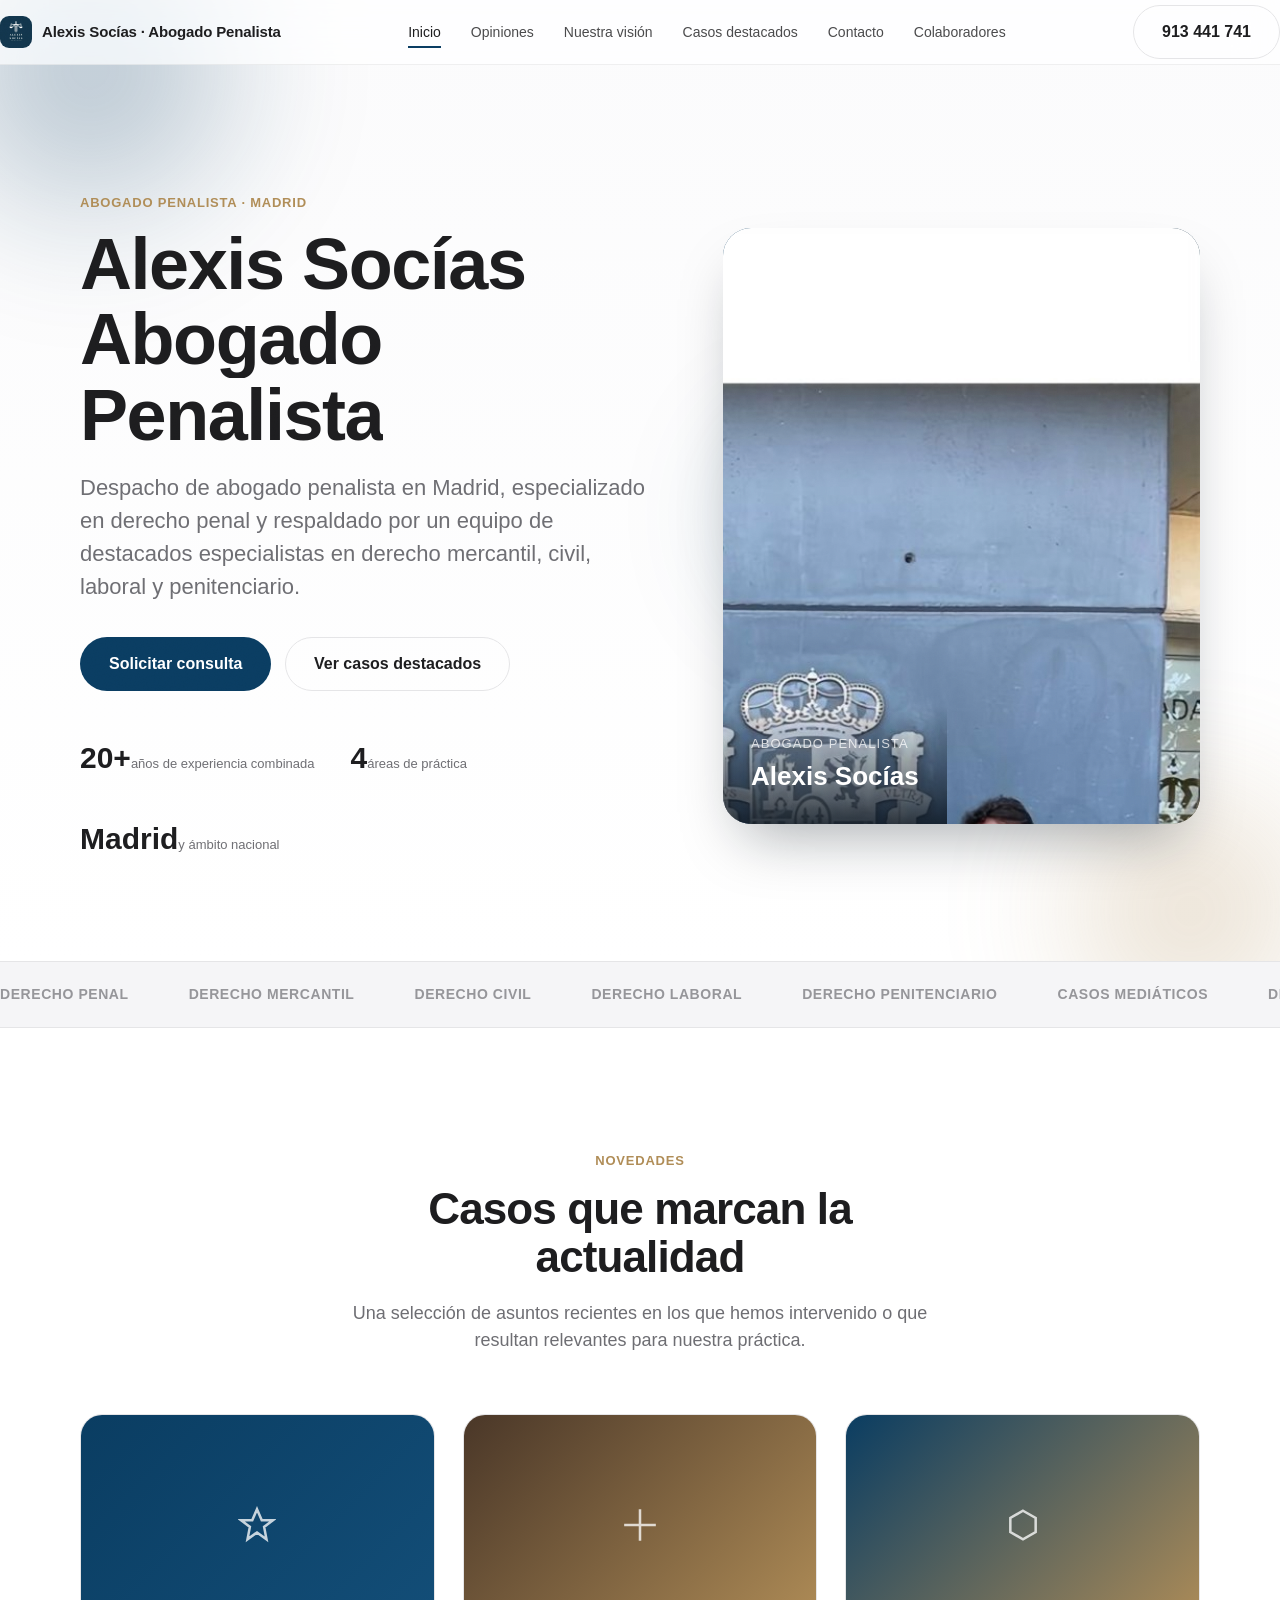
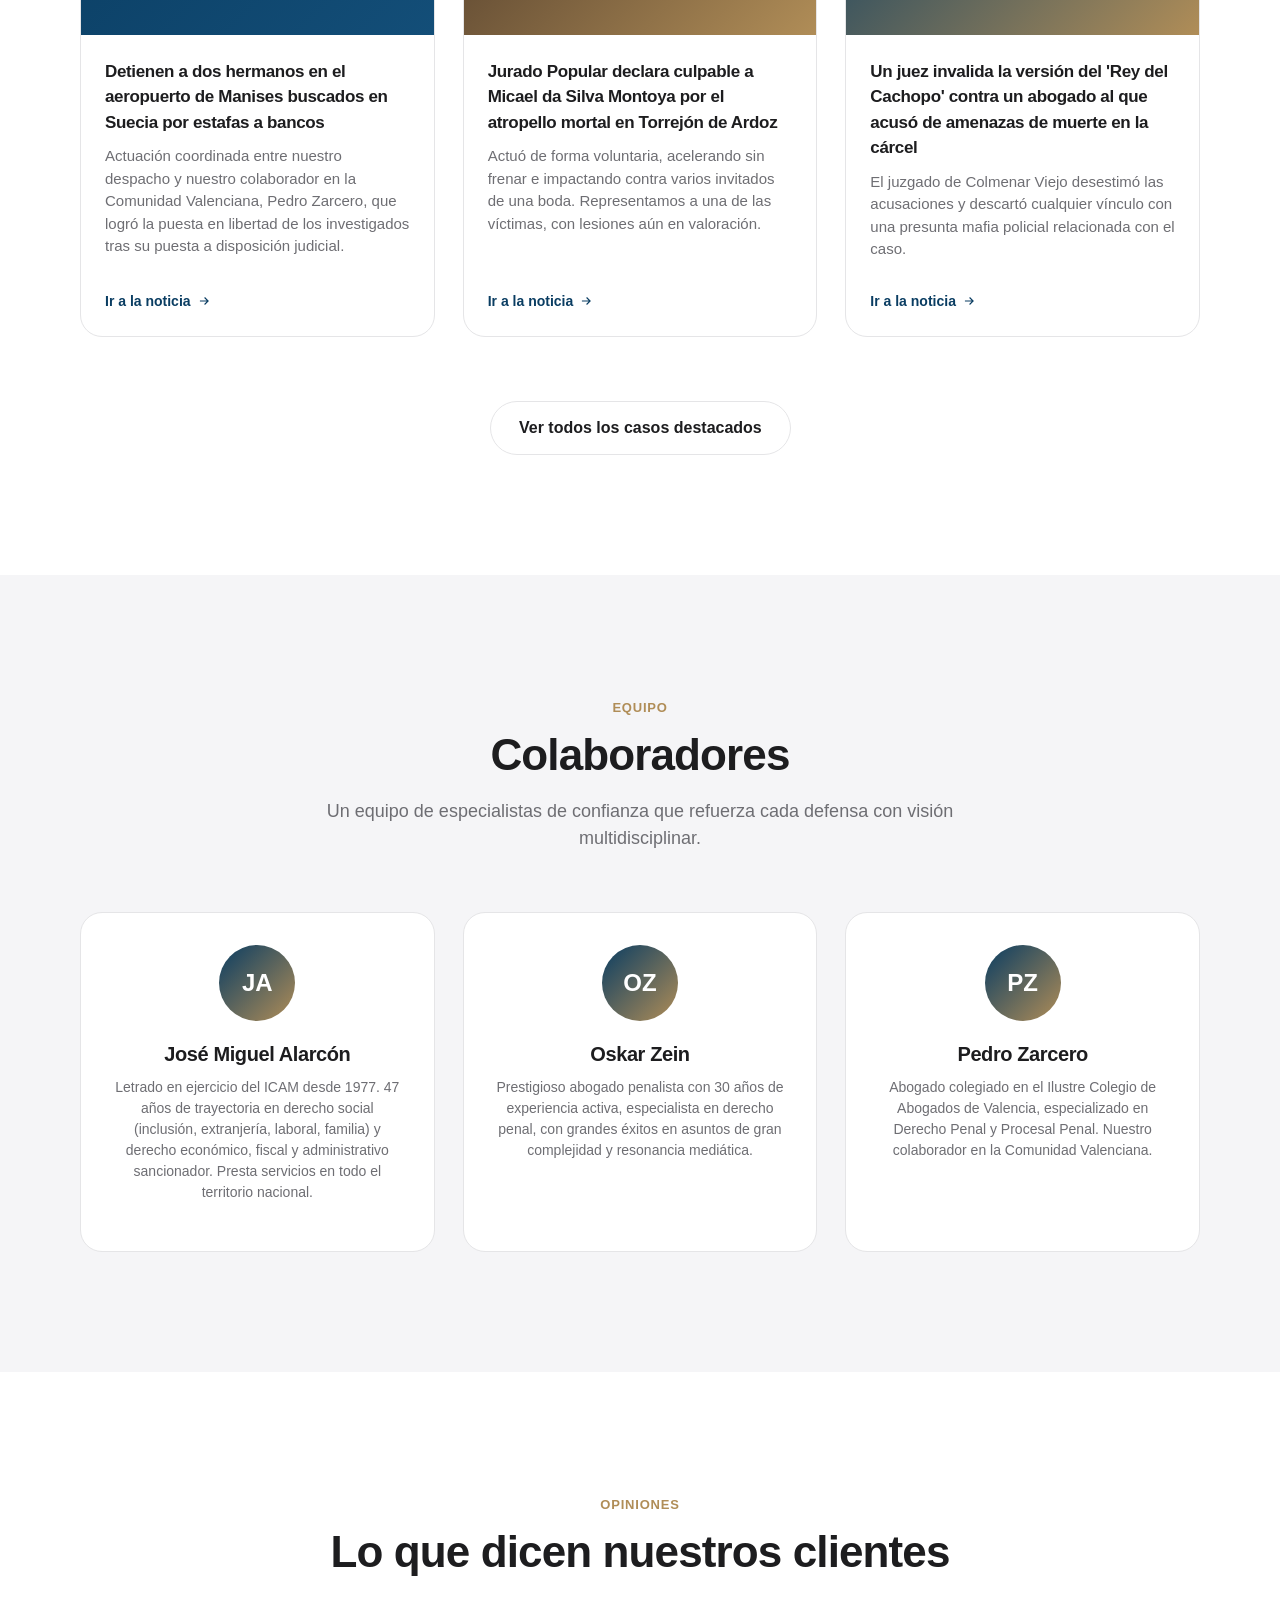
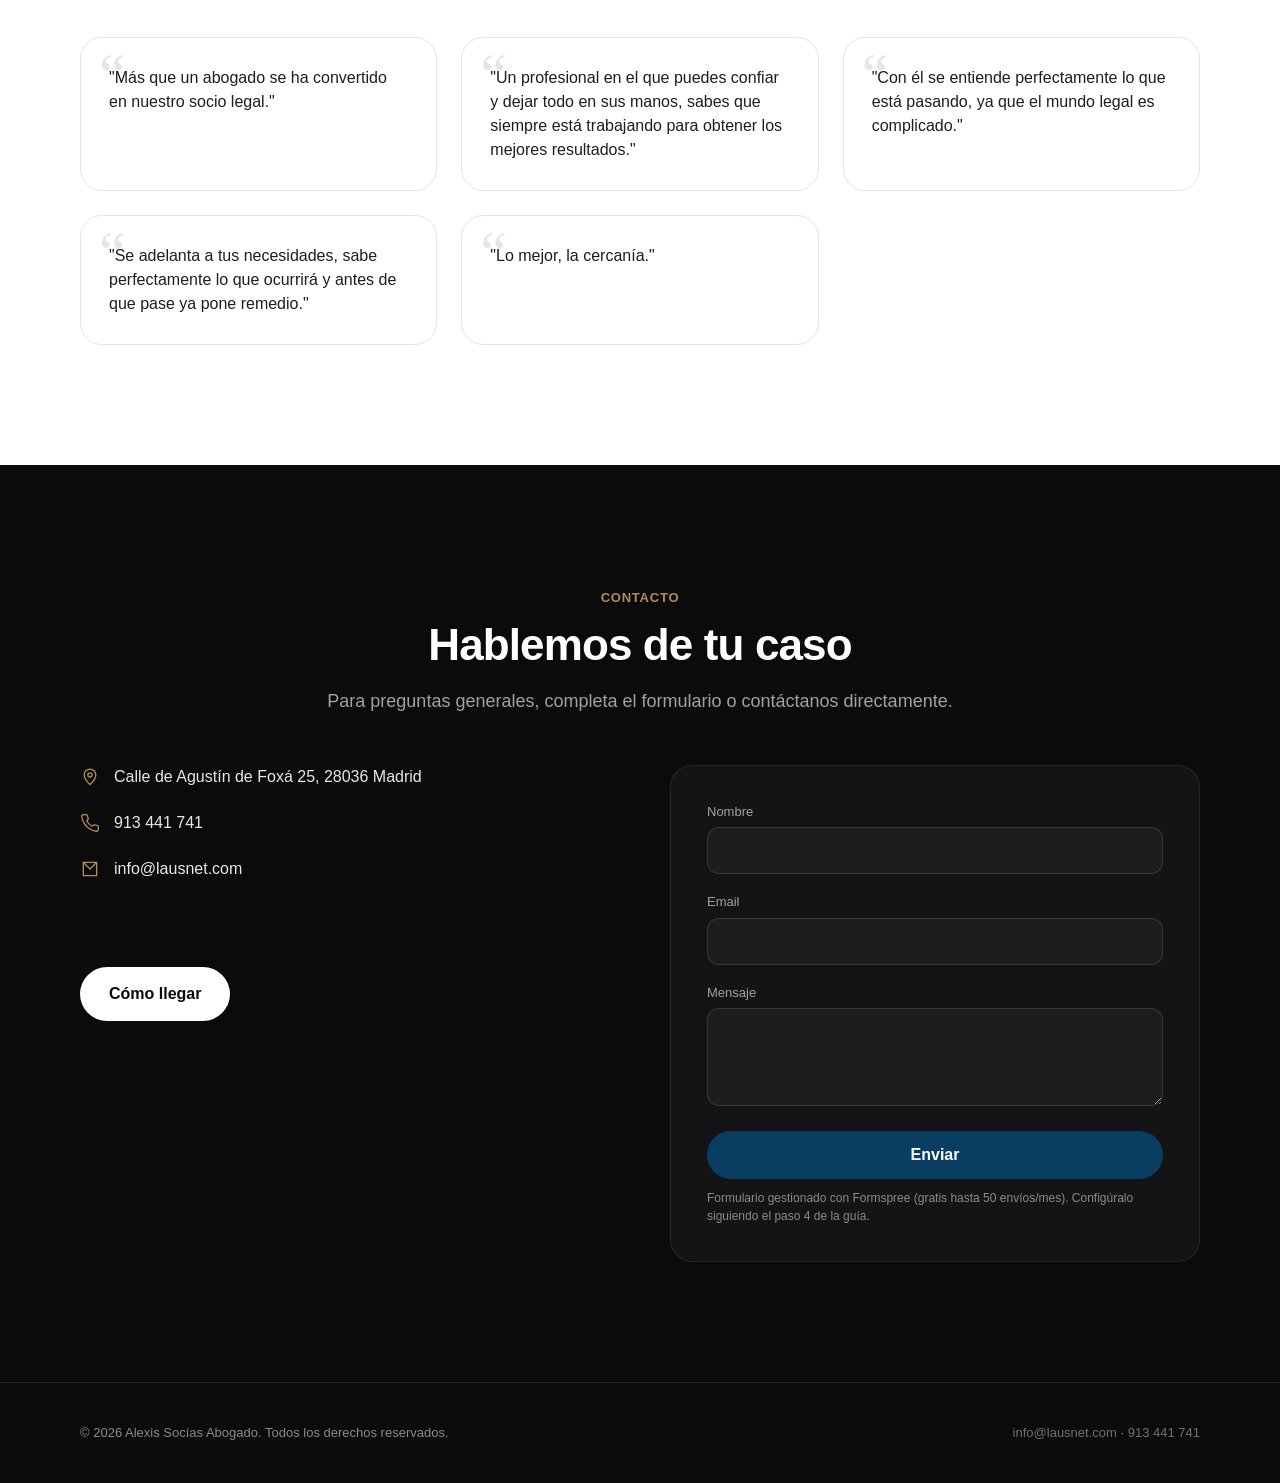
==== index.html @ 13c05767 "Add files via upload" ====
<!DOCTYPE html>
<html lang="es">
<head>
<meta charset="UTF-8">
<meta name="viewport" content="width=device-width, initial-scale=1">
<title>Alexis Socías Abogado | Abogado Penalista | Madrid</title>
<meta name="description" content="Alexis Socías, abogado penalista en Madrid, especializado en casos mediáticos. Confía en mi experiencia para resolver tus problemas legales de manera efectiva y profesional.">
<link rel="stylesheet" href="styles.css">
</head>
<body>

<nav class="nav">
  <div class="wrap">
    <a href="index.html" class="brand">
      <span class="badge" style="overflow:hidden;padding:0;"><img src="assets/logo.jpeg" alt="Logo Alexis Socías Abogado" style="width:100%;height:100%;object-fit:cover;"></span>
      Alexis Socías · Abogado Penalista
    </a>
    <ul class="nav-links">
      <li><a href="index.html">Inicio</a></li>
      <li><a href="index.html#opiniones">Opiniones</a></li>
      <li><a href="nuestra-vision.html">Nuestra visión</a></li>
      <li><a href="casos-destacados.html">Casos destacados</a></li>
      <li><a href="index.html#contacto">Contacto</a></li>
      <li><a href="index.html#colaboradores">Colaboradores</a></li>
    </ul>
    <div class="nav-cta">
      <a href="tel:913441741" class="btn btn-ghost">913 441 741</a>
      <button class="menu-toggle" aria-label="Abrir menú"><span></span><span></span><span></span></button>
    </div>
  </div>
</nav>

<header class="hero">
  <div class="blobs" aria-hidden="true">
    <div class="blob blob-1"></div>
    <div class="blob blob-2"></div>
    <div class="blob blob-3"></div>
  </div>
  <div class="wrap">
    <div>
      <span class="eyebrow reveal in">Abogado penalista · Madrid</span>
      <h1 class="reveal in">Alexis Socías<br>Abogado Penalista</h1>
      <p class="lead reveal in">Despacho de abogado penalista en Madrid, especializado en derecho penal y respaldado por un equipo de destacados especialistas en derecho mercantil, civil, laboral y penitenciario.</p>
      <div class="hero-cta reveal in">
        <a href="#contacto" class="btn btn-primary">Solicitar consulta</a>
        <a href="casos-destacados.html" class="btn btn-ghost">Ver casos destacados</a>
      </div>
      <div class="stat-row reveal in">
        <div class="stat"><b data-count="20" data-suffix="+">0</b><span>años de experiencia combinada</span></div>
        <div class="stat"><b data-count="4">0</b><span>áreas de práctica</span></div>
        <div class="stat"><b>Madrid</b><span>y ámbito nacional</span></div>
      </div>
    </div>
    <div class="hero-photo reveal in">
      <img src="assets/hero.jpg" alt="Alexis Socías, abogado penalista, en la Audiencia Nacional" style="position:absolute;inset:0;width:100%;height:100%;object-fit:cover;object-position:top center;">
      <div class="cap" style="background:linear-gradient(to top, rgba(10,20,30,.85), transparent);">
        <div class="role">Abogado penalista</div>
        <div class="name">Alexis Socías</div>
      </div>
    </div>
  </div>
</header>

<div class="marquee" aria-hidden="true">
  <div class="marquee-track">
    <span>Derecho Penal</span><span>Derecho Mercantil</span><span>Derecho Civil</span><span>Derecho Laboral</span><span>Derecho Penitenciario</span><span>Casos Mediáticos</span>
    <span>Derecho Penal</span><span>Derecho Mercantil</span><span>Derecho Civil</span><span>Derecho Laboral</span><span>Derecho Penitenciario</span><span>Casos Mediáticos</span>
  </div>
</div>

<section id="novedades">
  <div class="wrap">
    <div class="section-head reveal">
      <span class="eyebrow">Novedades</span>
      <h2>Casos que marcan la actualidad</h2>
      <p>Una selección de asuntos recientes en los que hemos intervenido o que resultan relevantes para nuestra práctica.</p>
    </div>
    <div class="grid reveal-stagger">
      <article class="card">
        <div class="card-media" style="--tint-a:#0a3d62;--tint-b:#134e78;">
          <svg viewBox="0 0 24 24" fill="none" stroke="currentColor" stroke-width="1.6"><path d="M12 2l3 7h7l-5.5 4.2L18 21l-6-4.3L6 21l1.5-7.8L2 9h7z"/></svg>
        </div>
        <div class="card-body">
          <h3>Detienen a dos hermanos en el aeropuerto de Manises buscados en Suecia por estafas a bancos</h3>
          <p>Actuación coordinada entre nuestro despacho y nuestro colaborador en la Comunidad Valenciana, Pedro Zarcero, que logró la puesta en libertad de los investigados tras su puesta a disposición judicial.</p>
          <a class="card-link" href="https://www.lasprovincias.es/sucesos/detienen-dos-hermanos-aeropuerto-manises-buscados-suecia-20260425004517-nt.html" target="_blank" rel="noopener">Ir a la noticia <svg viewBox="0 0 24 24" fill="none" stroke="currentColor" stroke-width="2"><path d="M5 12h14M13 6l6 6-6 6"/></svg></a>
        </div>
      </article>
      <article class="card">
        <div class="card-media" style="--tint-a:#4a3728;--tint-b:#b08d57;">
          <svg viewBox="0 0 24 24" fill="none" stroke="currentColor" stroke-width="1.6"><path d="M12 2v20M2 12h20"/></svg>
        </div>
        <div class="card-body">
          <h3>Jurado Popular declara culpable a Micael da Silva Montoya por el atropello mortal en Torrejón de Ardoz</h3>
          <p>Actuó de forma voluntaria, acelerando sin frenar e impactando contra varios invitados de una boda. Representamos a una de las víctimas, con lesiones aún en valoración.</p>
          <a class="card-link" href="https://confilegal.com/20250604-el-jurado-declara-culpable-a-micael-da-silva-montoya-por-el-atropello-mortal-de-cuatro-personas-en-una-boda-en-torrejon-de-ardoz/" target="_blank" rel="noopener">Ir a la noticia <svg viewBox="0 0 24 24" fill="none" stroke="currentColor" stroke-width="2"><path d="M5 12h14M13 6l6 6-6 6"/></svg></a>
        </div>
      </article>
      <article class="card">
        <div class="card-media" style="--tint-a:#0a3d62;--tint-b:#b08d57;">
          <svg viewBox="0 0 24 24" fill="none" stroke="currentColor" stroke-width="1.6"><path d="M12 3l8 4.5v9L12 21l-8-4.5v-9z"/></svg>
        </div>
        <div class="card-body">
          <h3>Un juez invalida la versión del 'Rey del Cachopo' contra un abogado al que acusó de amenazas de muerte en la cárcel</h3>
          <p>El juzgado de Colmenar Viejo desestimó las acusaciones y descartó cualquier vínculo con una presunta mafia policial relacionada con el caso.</p>
          <a class="card-link" href="https://www.europapress.es/nacional/noticia-juez-invalida-version-rey-cachopo-contra-abogado-acuso-amenazas-muerte-carcel-20230623132029.html" target="_blank" rel="noopener">Ir a la noticia <svg viewBox="0 0 24 24" fill="none" stroke="currentColor" stroke-width="2"><path d="M5 12h14M13 6l6 6-6 6"/></svg></a>
        </div>
      </article>
    </div>
    <div class="center reveal mt-64">
      <a href="casos-destacados.html" class="btn btn-ghost">Ver todos los casos destacados</a>
    </div>
  </div>
</section>

<section id="colaboradores" class="section-soft">
  <div class="wrap">
    <div class="section-head reveal">
      <span class="eyebrow">Equipo</span>
      <h2>Colaboradores</h2>
      <p>Un equipo de especialistas de confianza que refuerza cada defensa con visión multidisciplinar.</p>
    </div>
    <div class="people reveal-stagger">
      <div class="person">
        <div class="avatar">JA</div>
        <h3>José Miguel Alarcón</h3>
        <p>Letrado en ejercicio del ICAM desde 1977. 47 años de trayectoria en derecho social (inclusión, extranjería, laboral, familia) y derecho económico, fiscal y administrativo sancionador. Presta servicios en todo el territorio nacional.</p>
      </div>
      <div class="person">
        <div class="avatar">OZ</div>
        <h3>Oskar Zein</h3>
        <p>Prestigioso abogado penalista con 30 años de experiencia activa, especialista en derecho penal, con grandes éxitos en asuntos de gran complejidad y resonancia mediática.</p>
      </div>
      <div class="person">
        <div class="avatar">PZ</div>
        <h3>Pedro Zarcero</h3>
        <p>Abogado colegiado en el Ilustre Colegio de Abogados de Valencia, especializado en Derecho Penal y Procesal Penal. Nuestro colaborador en la Comunidad Valenciana.</p>
      </div>
    </div>
  </div>
</section>

<section id="opiniones">
  <div class="wrap">
    <div class="section-head reveal">
      <span class="eyebrow">Opiniones</span>
      <h2>Lo que dicen nuestros clientes</h2>
    </div>
    <div class="quotes reveal-stagger">
      <div class="quote"><p>"Más que un abogado se ha convertido en nuestro socio legal."</p></div>
      <div class="quote"><p>"Un profesional en el que puedes confiar y dejar todo en sus manos, sabes que siempre está trabajando para obtener los mejores resultados."</p></div>
      <div class="quote"><p>"Con él se entiende perfectamente lo que está pasando, ya que el mundo legal es complicado."</p></div>
      <div class="quote"><p>"Se adelanta a tus necesidades, sabe perfectamente lo que ocurrirá y antes de que pase ya pone remedio."</p></div>
      <div class="quote"><p>"Lo mejor, la cercanía."</p></div>
    </div>
  </div>
</section>

<section id="contacto" class="section-dark">
  <div class="wrap">
    <div class="section-head reveal" style="margin-bottom:50px;">
      <span class="eyebrow">Contacto</span>
      <h2>Hablemos de tu caso</h2>
      <p>Para preguntas generales, completa el formulario o contáctanos directamente.</p>
    </div>
    <div class="contact-wrap">
      <div class="reveal">
        <ul class="contact-info">
          <li>
            <svg viewBox="0 0 24 24" fill="none" stroke="currentColor" stroke-width="1.6"><path d="M12 21s7-6.5 7-11.5A7 7 0 105 9.5C5 14.5 12 21 12 21z"/><circle cx="12" cy="9.5" r="2.5"/></svg>
            <span>Calle de Agustín de Foxá 25, 28036 Madrid</span>
          </li>
          <li>
            <svg viewBox="0 0 24 24" fill="none" stroke="currentColor" stroke-width="1.6"><path d="M22 16.92v3a2 2 0 01-2.18 2 19.79 19.79 0 01-8.63-3.07 19.5 19.5 0 01-6-6 19.79 19.79 0 01-3.07-8.67A2 2 0 014.11 2h3a2 2 0 012 1.72c.12.9.3 1.79.54 2.65a2 2 0 01-.45 2.11L8.09 9.59a16 16 0 006.32 6.32l1.11-1.11a2 2 0 012.11-.45c.86.24 1.75.42 2.65.54A2 2 0 0122 16.92z"/></svg>
            <span><a href="tel:913441741">913 441 741</a></span>
          </li>
          <li>
            <svg viewBox="0 0 24 24" fill="none" stroke="currentColor" stroke-width="1.6"><path d="M4 4h16v16H4z"/><path d="M4 4l8 8 8-8"/></svg>
            <span><a href="mailto:info@lausnet.com">info@lausnet.com</a></span>
          </li>
        </ul>
        <a class="btn btn-light mt-64" href="https://www.google.com/maps/search/?api=1&query=Calle+de+Agust%C3%ADn+de+Fox%C3%A1+25%2C+28036+Madrid" target="_blank" rel="noopener">Cómo llegar</a>
      </div>

      <form class="form reveal" id="contact-form" action="https://formspree.io/f/TU_ID_DE_FORMSPREE" method="POST">
        <div class="field">
          <label for="name">Nombre</label>
          <input id="name" name="name" type="text" required>
        </div>
        <div class="field">
          <label for="email">Email</label>
          <input id="email" name="email" type="email" required>
        </div>
        <div class="field">
          <label for="message">Mensaje</label>
          <textarea id="message" name="message" rows="4" required></textarea>
        </div>
        <button type="submit" class="btn btn-primary" style="width:100%;justify-content:center;">Enviar</button>
        <small>Formulario gestionado con Formspree (gratis hasta 50 envíos/mes). Configúralo siguiendo el paso 4 de la guía.</small>
      </form>
    </div>
  </div>
</section>

<footer>
  <div class="wrap">
    <span>© <span id="year"></span> Alexis Socías Abogado. Todos los derechos reservados.</span>
    <span><a href="mailto:info@lausnet.com">info@lausnet.com</a> · <a href="tel:913441741">913 441 741</a></span>
  </div>
</footer>

<script>document.getElementById('year').textContent = new Date().getFullYear();</script>
<script src="script.js"></script>
</body>
</html>
---- styles.css ----
/* =========================================================
   Alexis Socías · Abogado Penalista
   Estilo: minimalismo tipo Apple, animaciones suaves
   ========================================================= */

:root{
  --bg:#ffffff;
  --bg-soft:#f5f5f7;
  --bg-dark:#0b0b0c;
  --text:#1d1d1f;
  --text-soft:#6e6e73;
  --text-on-dark:#f5f5f7;
  --accent:#0a3d62;
  --accent-2:#b08d57;
  --line:#e5e5e7;
  --radius:22px;
  --max:1120px;
  --ease:cubic-bezier(.25,.8,.25,1);
}

*{box-sizing:border-box;}
html{scroll-behavior:smooth;}
body{
  margin:0;
  font-family:-apple-system,BlinkMacSystemFont,"SF Pro Display","SF Pro Text","Inter","Segoe UI",Roboto,Helvetica,Arial,sans-serif;
  color:var(--text);
  background:var(--bg);
  -webkit-font-smoothing:antialiased;
  line-height:1.5;
}
img{max-width:100%;display:block;}
a{color:inherit;text-decoration:none;}
ul{margin:0;padding:0;}
section{padding:120px 24px;}
.wrap{max-width:var(--max);margin:0 auto;}
.eyebrow{
  display:inline-block;
  font-size:13px;
  font-weight:600;
  letter-spacing:.06em;
  text-transform:uppercase;
  color:var(--accent-2);
  margin-bottom:14px;
}
h1,h2,h3{font-weight:700;letter-spacing:-0.02em;margin:0 0 18px;}
h1{font-size:clamp(38px,6vw,72px);line-height:1.05;}
h2{font-size:clamp(28px,4vw,44px);line-height:1.1;}
h3{font-size:20px;}
p{color:var(--text-soft);font-size:18px;margin:0 0 16px;}
.lead{font-size:clamp(18px,2vw,22px);color:var(--text-soft);max-width:640px;}
.center{text-align:center;margin-left:auto;margin-right:auto;}

/* ---------- Botones ---------- */
.btn{
  display:inline-flex;
  align-items:center;
  gap:8px;
  padding:14px 28px;
  border-radius:999px;
  font-size:16px;
  font-weight:600;
  border:1px solid transparent;
  cursor:pointer;
  transition:transform .25s var(--ease), background .25s var(--ease), box-shadow .25s var(--ease);
}
.btn-primary{background:var(--accent);color:#fff;}
.btn-primary:hover{transform:translateY(-2px);box-shadow:0 12px 24px rgba(10,61,98,.25);}
.btn-ghost{background:transparent;color:var(--text);border-color:var(--line);}
.btn-ghost:hover{background:var(--bg-soft);transform:translateY(-2px);}
.btn-light{background:#fff;color:var(--bg-dark);}
.btn-light:hover{transform:translateY(-2px);box-shadow:0 12px 24px rgba(255,255,255,.15);}

/* ---------- Nav ---------- */
.nav{
  position:fixed;top:0;left:0;right:0;z-index:100;
  backdrop-filter:saturate(180%) blur(20px);
  -webkit-backdrop-filter:saturate(180%) blur(20px);
  background:rgba(255,255,255,.72);
  border-bottom:1px solid rgba(0,0,0,.06);
  transition:background .3s;
}
.nav .wrap{
  display:flex;align-items:center;justify-content:space-between;
  height:64px;max-width:1280px;
}
.brand{display:flex;align-items:center;gap:10px;font-weight:700;font-size:15px;letter-spacing:-.01em;}
.brand .badge{
  width:32px;height:32px;border-radius:9px;
  background:linear-gradient(135deg,var(--accent),#134e78);
  color:#fff;display:flex;align-items:center;justify-content:center;
  font-size:14px;font-weight:700;
}
.nav-links{display:flex;gap:30px;list-style:none;font-size:14px;font-weight:500;}
.nav-links a{color:var(--text);opacity:.8;transition:opacity .2s;position:relative;}
.nav-links a:hover{opacity:1;}
.nav-links a.active{opacity:1;}
.nav-links a.active::after{
  content:"";position:absolute;left:0;right:0;bottom:-8px;height:2px;background:var(--accent);
}
.nav-cta{display:flex;align-items:center;gap:16px;}
.menu-toggle{display:none;background:none;border:none;cursor:pointer;padding:6px;}
.menu-toggle span{display:block;width:22px;height:2px;background:var(--text);margin:5px 0;transition:.25s;}

@media(max-width:860px){
  .nav-links{
    position:fixed;top:64px;left:0;right:0;
    background:rgba(255,255,255,.98);
    flex-direction:column;gap:0;
    max-height:0;overflow:hidden;
    border-bottom:1px solid var(--line);
    transition:max-height .3s var(--ease);
  }
  .nav-links.open{max-height:400px;}
  .nav-links li{width:100%;}
  .nav-links a{display:block;padding:16px 24px;width:100%;}
  .menu-toggle{display:block;}
  .nav-cta .btn-ghost{display:none;}
}

/* ---------- Hero ---------- */
.hero{
  padding:190px 24px 100px;
  background:linear-gradient(180deg,#fbfbfc 0%,#ffffff 100%);
  overflow:hidden;
}
.hero .wrap{display:grid;grid-template-columns:1.1fr .9fr;gap:60px;align-items:center;}
.hero-photo{
  position:relative;border-radius:28px;overflow:hidden;
  background:linear-gradient(135deg,var(--accent) 0%,#132a3a 55%,var(--accent-2) 130%);
  aspect-ratio:4/5;
  display:flex;align-items:flex-end;
  box-shadow:0 30px 60px -20px rgba(10,20,30,.35);
}
.hero-photo .initials{
  color:rgba(255,255,255,.14);
  font-size:220px;font-weight:800;letter-spacing:-.05em;
  position:absolute;top:-10px;right:-10px;line-height:1;
}
.hero-photo .cap{
  position:relative;z-index:2;padding:28px;color:#fff;
}
.hero-photo .cap .role{font-size:13px;letter-spacing:.08em;text-transform:uppercase;opacity:.75;}
.hero-photo .cap .name{font-size:26px;font-weight:700;margin-top:4px;}
.hero-cta{display:flex;gap:14px;margin-top:34px;flex-wrap:wrap;}
.stat-row{display:flex;gap:36px;margin-top:44px;flex-wrap:wrap;}
.stat b{display:block;font-size:30px;font-weight:700;}
.stat span{font-size:13px;color:var(--text-soft);}

@media(max-width:860px){
  .hero .wrap{grid-template-columns:1fr;}
  .hero-photo{order:-1;aspect-ratio:16/10;}
}

/* ---------- Secciones alternas ---------- */
.section-soft{background:var(--bg-soft);}
.section-dark{background:var(--bg-dark);color:var(--text-on-dark);}
.section-dark p{color:#a1a1a6;}
.section-dark h2{color:#fff;}

.section-head{max-width:640px;margin:0 auto 60px;text-align:center;}

/* ---------- Grid de tarjetas (casos) ---------- */
.grid{display:grid;grid-template-columns:repeat(3,1fr);gap:28px;}
@media(max-width:960px){.grid{grid-template-columns:repeat(2,1fr);}}
@media(max-width:640px){.grid{grid-template-columns:1fr;}}

.card{
  background:#fff;border-radius:var(--radius);overflow:hidden;
  border:1px solid var(--line);
  transition:transform .35s var(--ease), box-shadow .35s var(--ease);
  display:flex;flex-direction:column;
}
.card:hover{transform:translateY(-6px);box-shadow:0 24px 48px -16px rgba(0,0,0,.14);}
.card-media{
  aspect-ratio:16/10;
  background:linear-gradient(135deg,var(--tint-a,#0a3d62),var(--tint-b,#b08d57));
  display:flex;align-items:center;justify-content:center;
  color:rgba(255,255,255,.9);font-size:13px;font-weight:600;letter-spacing:.04em;text-transform:uppercase;
  position:relative;
}
.card-media svg{width:38px;height:38px;opacity:.85;}
.card-body{padding:24px;display:flex;flex-direction:column;flex:1;}
.card-body h3{font-size:17px;margin-bottom:10px;}
.card-body p{font-size:15px;flex:1;}
.card-link{
  margin-top:14px;font-size:14px;font-weight:600;color:var(--accent);
  display:inline-flex;align-items:center;gap:6px;
}
.card-link svg{width:14px;height:14px;transition:transform .25s;}
.card-link:hover svg{transform:translateX(3px);}

/* ---------- Colaboradores ---------- */
.people{display:grid;grid-template-columns:repeat(3,1fr);gap:28px;}
@media(max-width:860px){.people{grid-template-columns:1fr;}}
.person{
  background:#fff;border:1px solid var(--line);border-radius:var(--radius);
  padding:32px;text-align:center;
  transition:transform .35s var(--ease), box-shadow .35s var(--ease);
}
.person:hover{transform:translateY(-6px);box-shadow:0 24px 48px -16px rgba(0,0,0,.12);}
.avatar{
  width:76px;height:76px;border-radius:50%;margin:0 auto 18px;
  background:linear-gradient(135deg,var(--accent),var(--accent-2));
  color:#fff;font-weight:700;font-size:24px;
  display:flex;align-items:center;justify-content:center;
}
.person h3{margin-bottom:8px;}
.person p{font-size:14px;}

/* ---------- Opiniones ---------- */
.quotes{display:grid;grid-template-columns:repeat(3,1fr);gap:24px;}
@media(max-width:860px){.quotes{grid-template-columns:1fr;}}
.quote{
  background:#fff;border:1px solid var(--line);border-radius:var(--radius);
  padding:28px;font-size:16px;color:var(--text);position:relative;
}
.quote:before{
  content:"\201C";font-size:60px;color:var(--line);position:absolute;top:6px;left:18px;
  font-family:Georgia,serif;line-height:1;
}
.quote p{color:var(--text);font-size:16px;position:relative;z-index:1;margin:0;}

/* ---------- Visión / Misión / Valores ---------- */
.pillars{display:grid;grid-template-columns:repeat(2,1fr);gap:28px;}
@media(max-width:760px){.pillars{grid-template-columns:1fr;}}
.pillar{
  background:#fff;border:1px solid var(--line);border-radius:var(--radius);padding:36px;
}
.pillar .num{
  font-size:13px;font-weight:700;color:var(--accent-2);letter-spacing:.08em;margin-bottom:14px;display:block;
}

/* ---------- Contacto ---------- */
.contact-wrap{display:grid;grid-template-columns:1fr 1fr;gap:60px;align-items:start;}
@media(max-width:860px){.contact-wrap{grid-template-columns:1fr;}}
.contact-info li{display:flex;gap:14px;margin-bottom:22px;font-size:16px;color:#e8e8ea;align-items:flex-start;}
.contact-info svg{width:20px;height:20px;flex-shrink:0;margin-top:2px;color:var(--accent-2);}
.form{
  background:#141416;border-radius:var(--radius);padding:36px;
  border:1px solid rgba(255,255,255,.08);
}
.field{margin-bottom:18px;}
.field label{display:block;font-size:13px;color:#a1a1a6;margin-bottom:6px;}
.field input,.field textarea{
  width:100%;padding:14px 16px;border-radius:12px;border:1px solid rgba(255,255,255,.12);
  background:rgba(255,255,255,.04);color:#fff;font-size:15px;font-family:inherit;
}
.field input:focus,.field textarea:focus{outline:none;border-color:var(--accent-2);}
.form small{color:#8a8a8f;display:block;margin-top:10px;font-size:12px;}

/* ---------- Footer ---------- */
footer{background:var(--bg-dark);color:#8a8a8f;padding:40px 24px;border-top:1px solid rgba(255,255,255,.08);}
footer .wrap{display:flex;justify-content:space-between;align-items:center;flex-wrap:wrap;gap:16px;font-size:13px;}
footer a{opacity:.8;}
footer a:hover{opacity:1;}

/* ---------- Animaciones al hacer scroll ---------- */
.reveal{opacity:0;transform:translateY(28px);transition:opacity .8s var(--ease), transform .8s var(--ease);}
.reveal.in{opacity:1;transform:translateY(0);}
.reveal-stagger > *{opacity:0;transform:translateY(24px);transition:opacity .7s var(--ease), transform .7s var(--ease);}
.reveal-stagger.in > *{opacity:1;transform:translateY(0);}
.reveal-stagger.in > *:nth-child(1){transition-delay:.05s;}
.reveal-stagger.in > *:nth-child(2){transition-delay:.15s;}
.reveal-stagger.in > *:nth-child(3){transition-delay:.25s;}
.reveal-stagger.in > *:nth-child(4){transition-delay:.35s;}
.reveal-stagger.in > *:nth-child(5){transition-delay:.45s;}
.reveal-stagger.in > *:nth-child(6){transition-delay:.55s;}
.reveal-stagger.in > *:nth-child(7){transition-delay:.65s;}

/* ---------- Página interior (hero simple) ---------- */
.page-hero{padding:170px 24px 80px;text-align:center;background:var(--bg-soft);}
.page-hero .eyebrow{margin-bottom:10px;}

/* ---------- Utilidades ---------- */
.mt-64{margin-top:64px;}

/* ---------- Grano de textura (sutil, premium) ---------- */
.grain{
  position:fixed;inset:0;pointer-events:none;z-index:9999;opacity:.035;mix-blend-mode:overlay;
  background-image:url("data:image/svg+xml,%3Csvg xmlns='http://www.w3.org/2000/svg' width='120' height='120'%3E%3Cfilter id='n'%3E%3CfeTurbulence type='fractalNoise' baseFrequency='0.9' numOctaves='2' stitchTiles='stitch'/%3E%3C/filter%3E%3Crect width='100%25' height='100%25' filter='url(%23n)'/%3E%3C/svg%3E");
}

/* ---------- Nav al hacer scroll ---------- */
.nav{transition:background .3s var(--ease), box-shadow .3s var(--ease), height .3s var(--ease);}
.nav.scrolled{background:rgba(255,255,255,.92);box-shadow:0 8px 24px rgba(0,0,0,.06);}

/* ---------- Blobs animados en el hero ---------- */
.hero{position:relative;}
.blobs{position:absolute;inset:0;overflow:hidden;z-index:0;pointer-events:none;}
.blob{
  position:absolute;border-radius:50%;filter:blur(60px);opacity:.35;
  animation:drift 18s ease-in-out infinite;
}
.blob-1{width:420px;height:420px;background:radial-gradient(circle,var(--accent),transparent 70%);top:-140px;left:-120px;animation-duration:22s;}
.blob-2{width:340px;height:340px;background:radial-gradient(circle,var(--accent-2),transparent 70%);bottom:-120px;right:-80px;animation-duration:26s;animation-delay:-6s;}
.blob-3{width:260px;height:260px;background:radial-gradient(circle,#134e78,transparent 70%);top:40%;left:55%;animation-duration:20s;animation-delay:-3s;}
@keyframes drift{
  0%,100%{transform:translate(0,0) scale(1);}
  33%{transform:translate(30px,-25px) scale(1.08);}
  66%{transform:translate(-20px,20px) scale(.95);}
}
.hero .wrap{position:relative;z-index:1;}

/* ---------- Texto del titular por palabras ---------- */
.split-word{display:inline-block;overflow:hidden;vertical-align:top;}
.split-word span{
  display:inline-block;transform:translateY(110%);opacity:0;
  transition:transform .7s var(--ease), opacity .7s var(--ease);
  transition-delay:calc(var(--i) * 60ms);
}
.split-word.in span{transform:translateY(0);opacity:1;}

/* ---------- Tilt 3D en la foto del hero ---------- */
.hero-photo{transition:transform .25s var(--ease), box-shadow .25s var(--ease);transform-style:preserve-3d;will-change:transform;}

/* ---------- Marquee de confianza ---------- */
.marquee{overflow:hidden;position:relative;border-top:1px solid var(--line);border-bottom:1px solid var(--line);padding:22px 0;background:var(--bg-soft);}
.marquee-track{display:flex;gap:60px;white-space:nowrap;width:max-content;animation:scrollLeft 26s linear infinite;}
.marquee-track span{font-size:14px;font-weight:600;letter-spacing:.04em;text-transform:uppercase;color:var(--text-soft);opacity:.7;}
@keyframes scrollLeft{from{transform:translateX(0);}to{transform:translateX(-50%);}}

/* ---------- Botones magnéticos ---------- */
.btn{will-change:transform;}

/* ---------- Contador de estadísticas ---------- */
.stat b{display:inline-block;}

/* ---------- Línea de progreso de scroll ---------- */
.scroll-progress{position:fixed;top:0;left:0;height:2px;background:linear-gradient(90deg,var(--accent),var(--accent-2));z-index:200;width:0%;transition:width .1s linear;}

@media (prefers-reduced-motion: reduce){
  .blob{animation:none;}
  .marquee-track{animation:none;}
  .split-word span{transition:none;transform:none;opacity:1;}
}
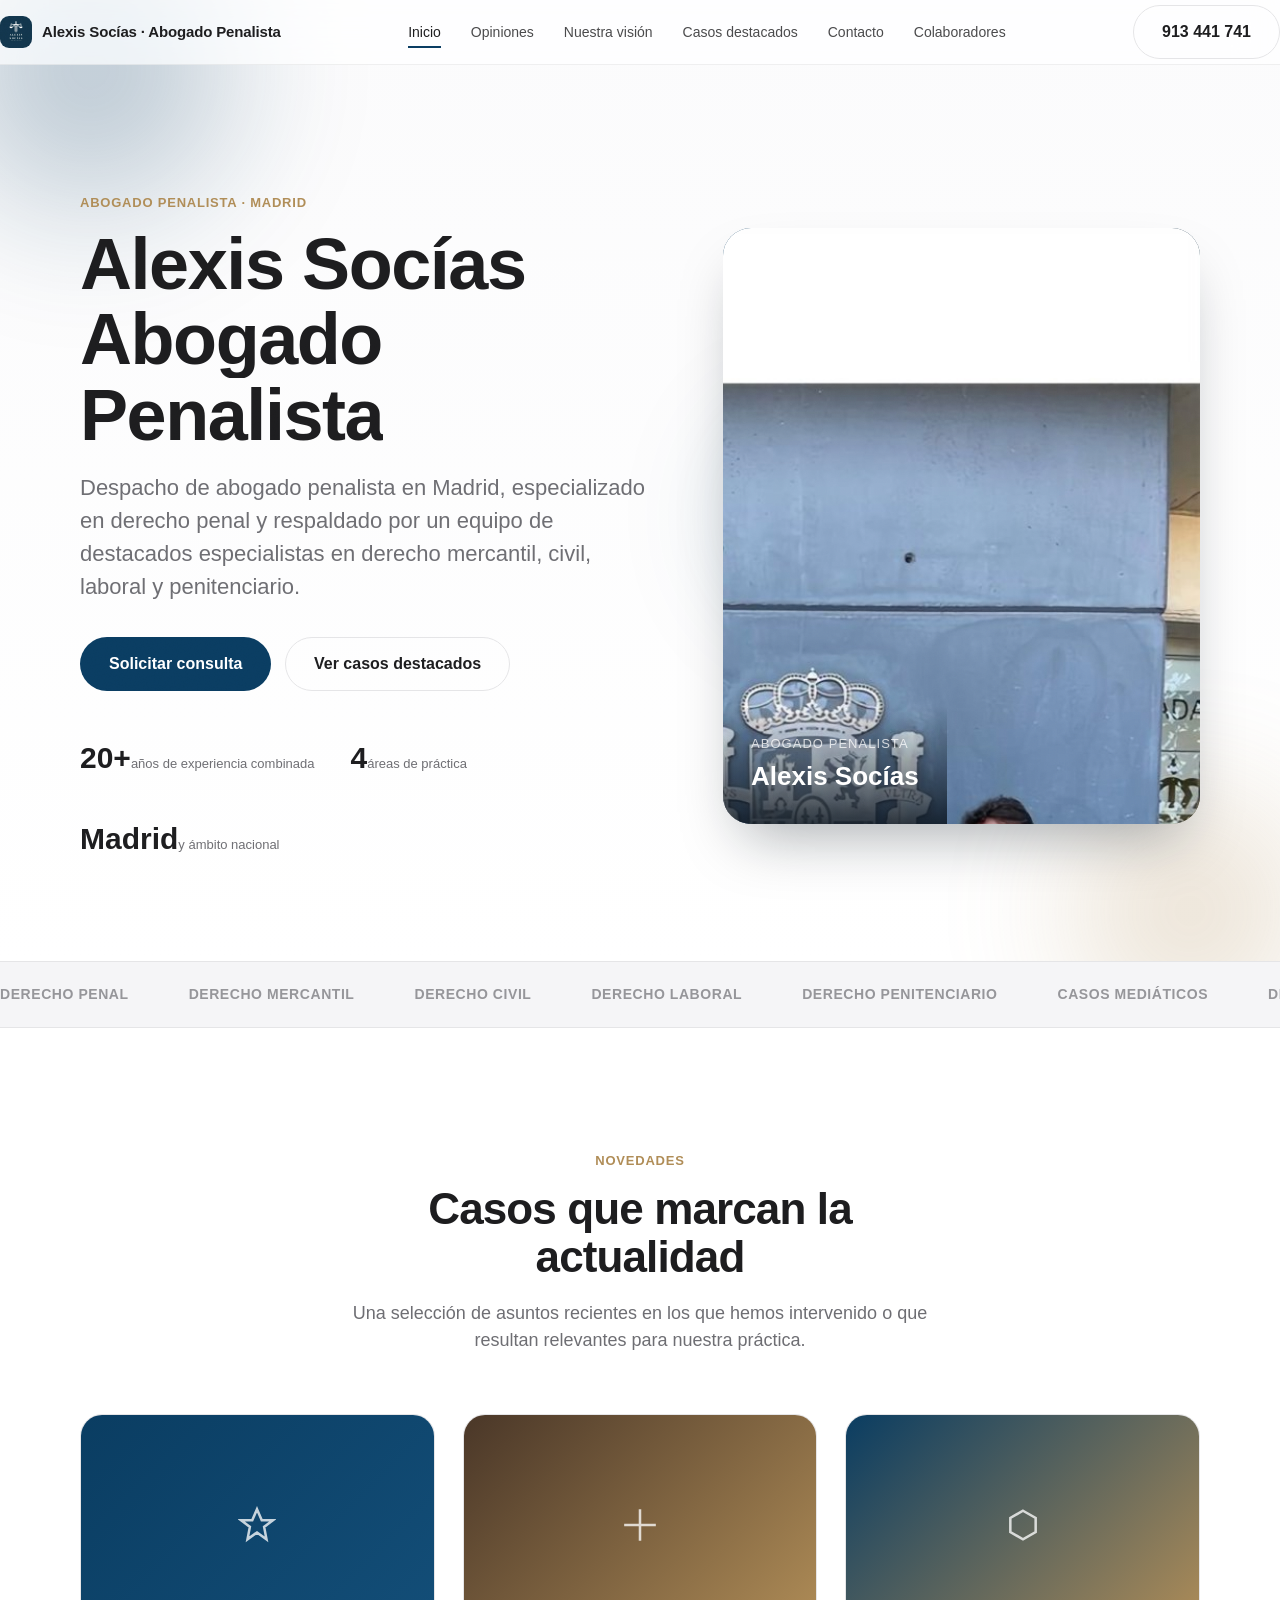
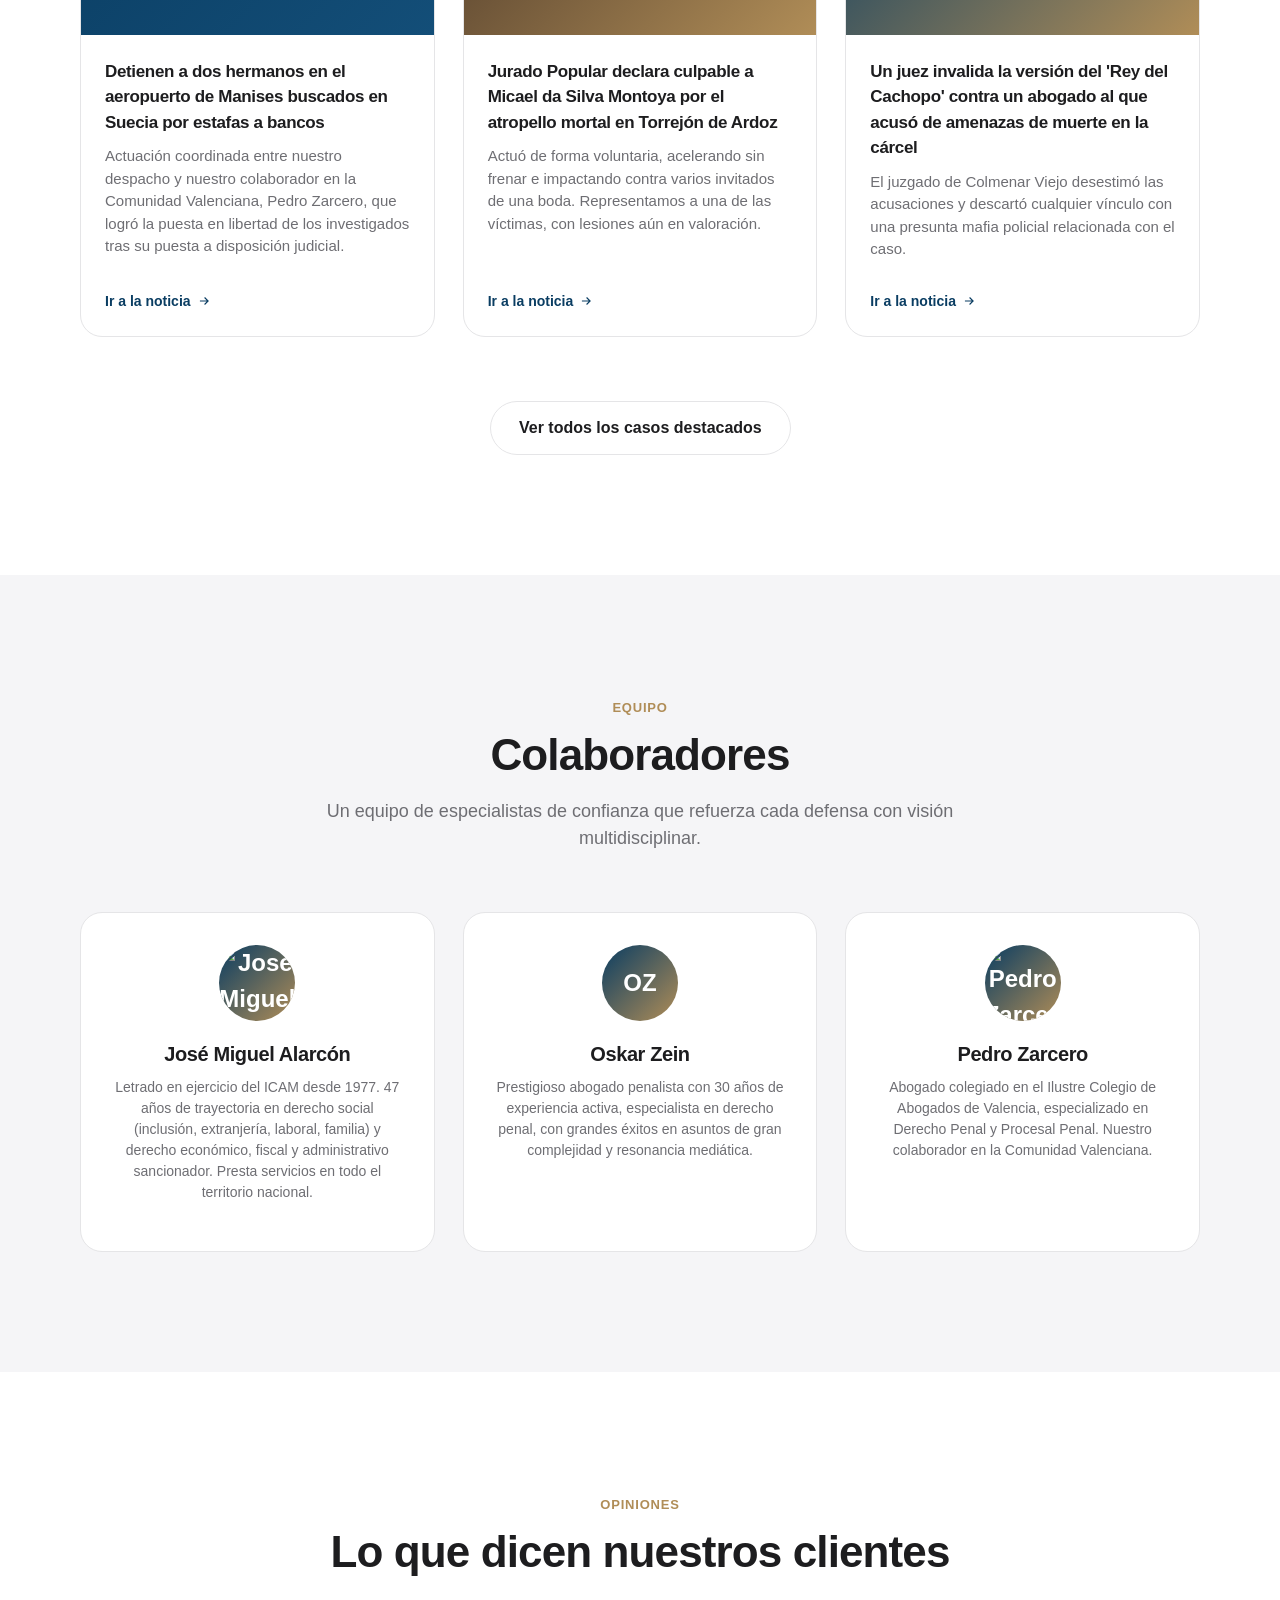
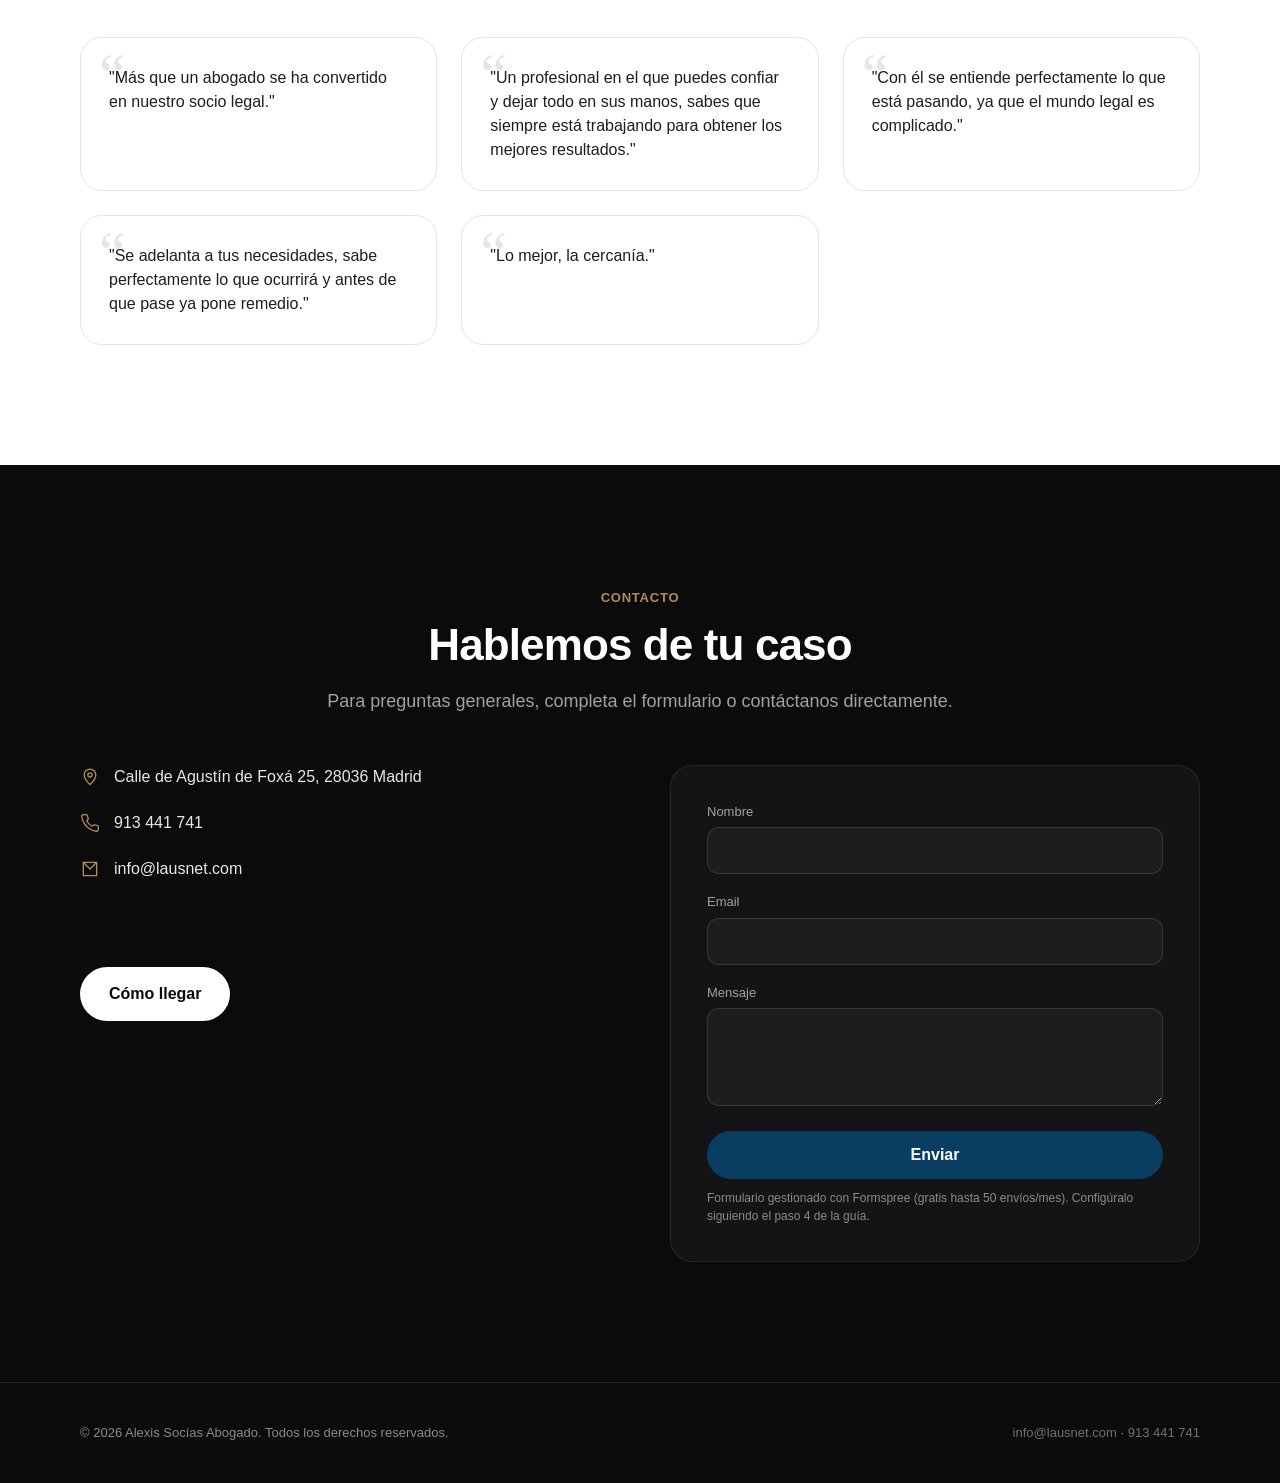
==== commit 60074d11: "Add files via upload" ====
--- a/index.html
+++ b/index.html
@@ -122,7 +122,7 @@
     </div>
     <div class="people reveal-stagger">
       <div class="person">
-        <div class="avatar">JA</div>
+        <div class="avatar" style="overflow:hidden;padding:0;"><img src="assets/team/jose-miguel-alarcon.jpg" alt="José Miguel Alarcón" style="width:100%;height:100%;object-fit:cover;"></div>
         <h3>José Miguel Alarcón</h3>
         <p>Letrado en ejercicio del ICAM desde 1977. 47 años de trayectoria en derecho social (inclusión, extranjería, laboral, familia) y derecho económico, fiscal y administrativo sancionador. Presta servicios en todo el territorio nacional.</p>
       </div>
@@ -132,7 +132,7 @@
         <p>Prestigioso abogado penalista con 30 años de experiencia activa, especialista en derecho penal, con grandes éxitos en asuntos de gran complejidad y resonancia mediática.</p>
       </div>
       <div class="person">
-        <div class="avatar">PZ</div>
+        <div class="avatar" style="overflow:hidden;padding:0;"><img src="assets/team/pedro-zarcero.jpg" alt="Pedro Zarcero" style="width:100%;height:100%;object-fit:cover;"></div>
         <h3>Pedro Zarcero</h3>
         <p>Abogado colegiado en el Ilustre Colegio de Abogados de Valencia, especializado en Derecho Penal y Procesal Penal. Nuestro colaborador en la Comunidad Valenciana.</p>
       </div>
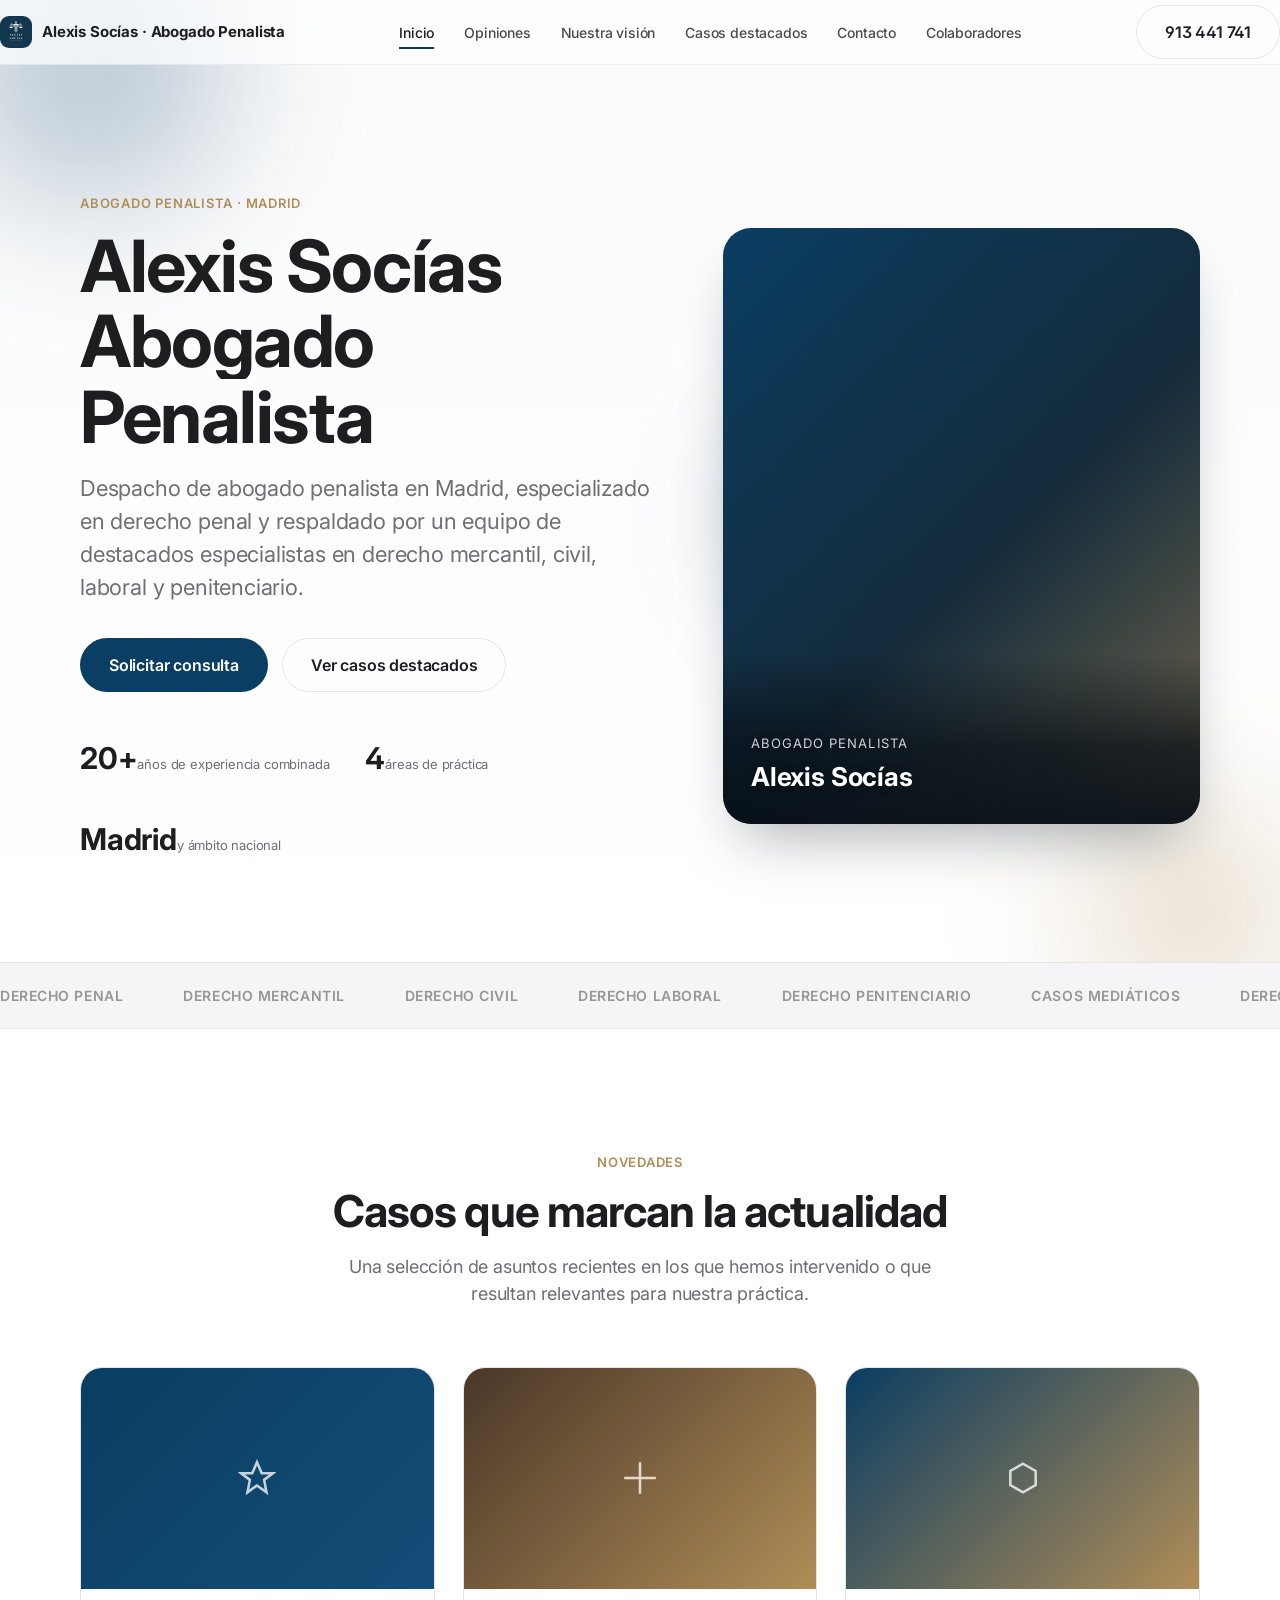
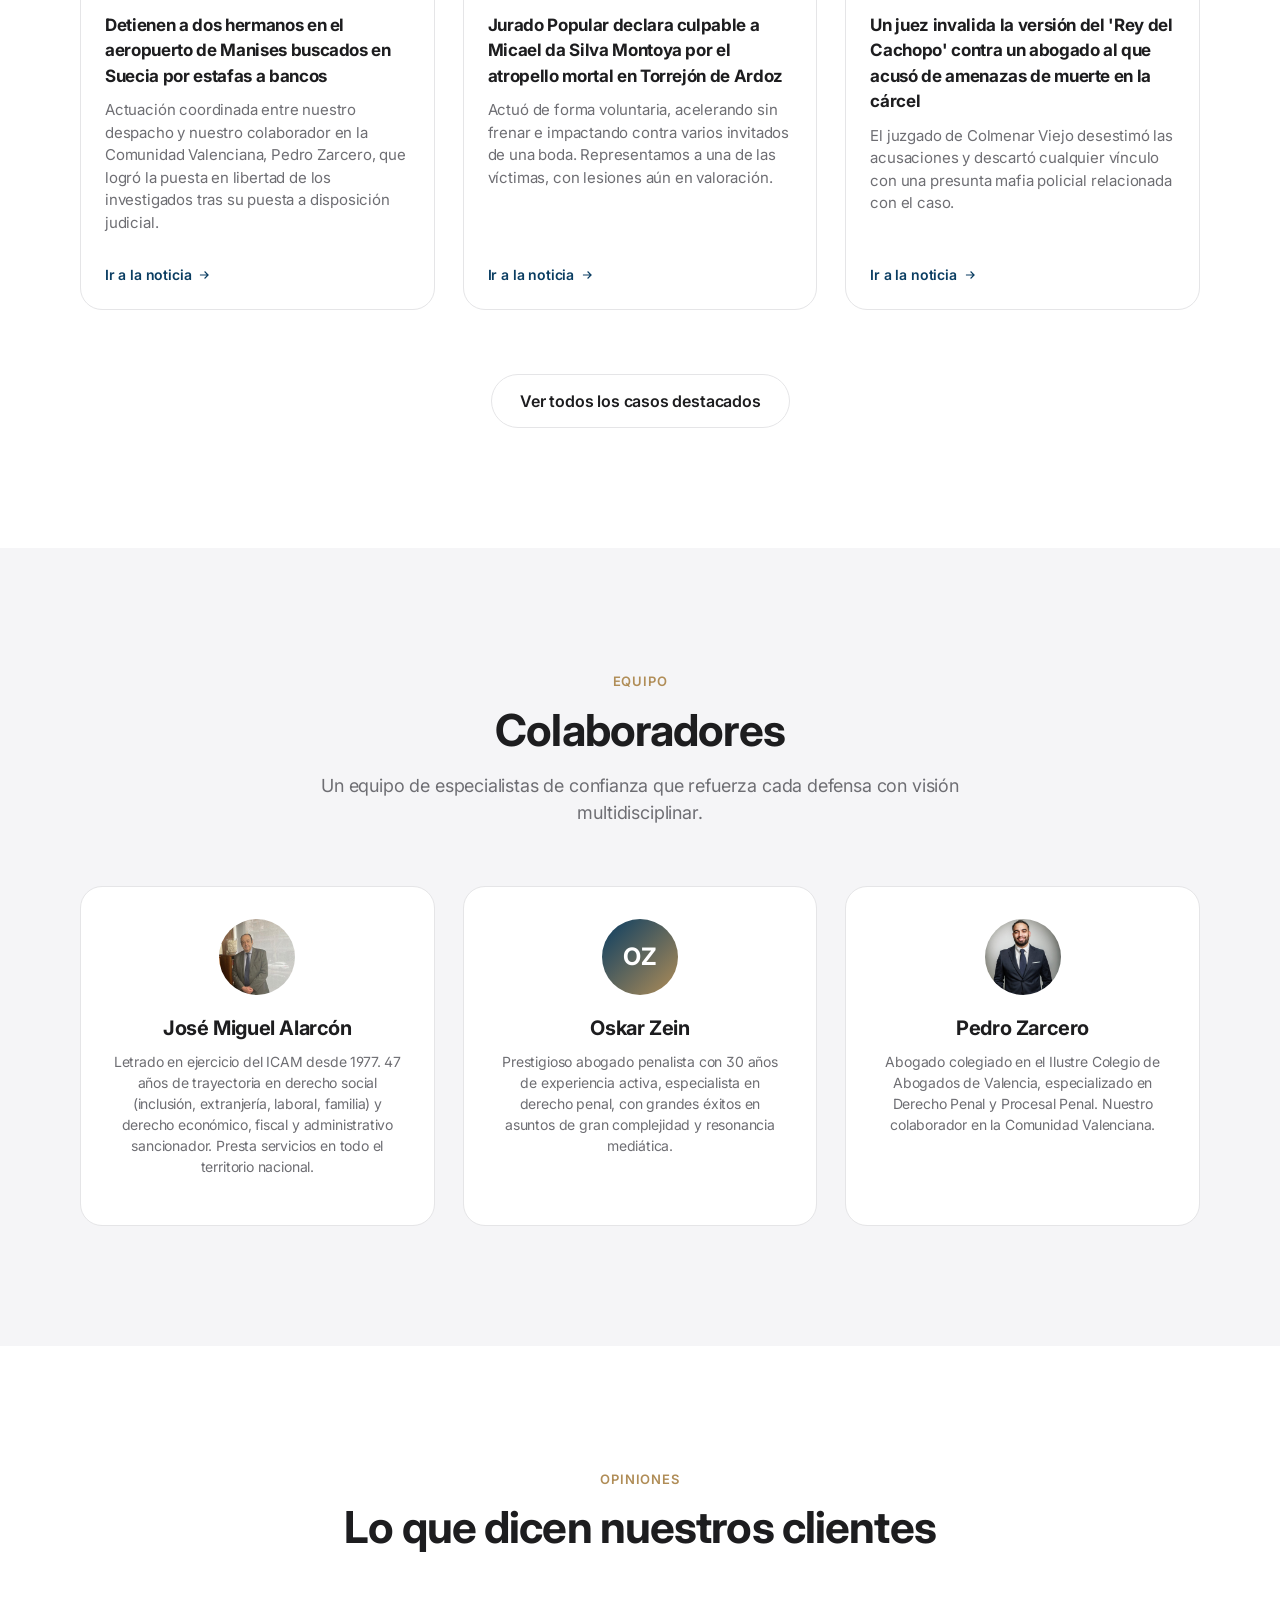
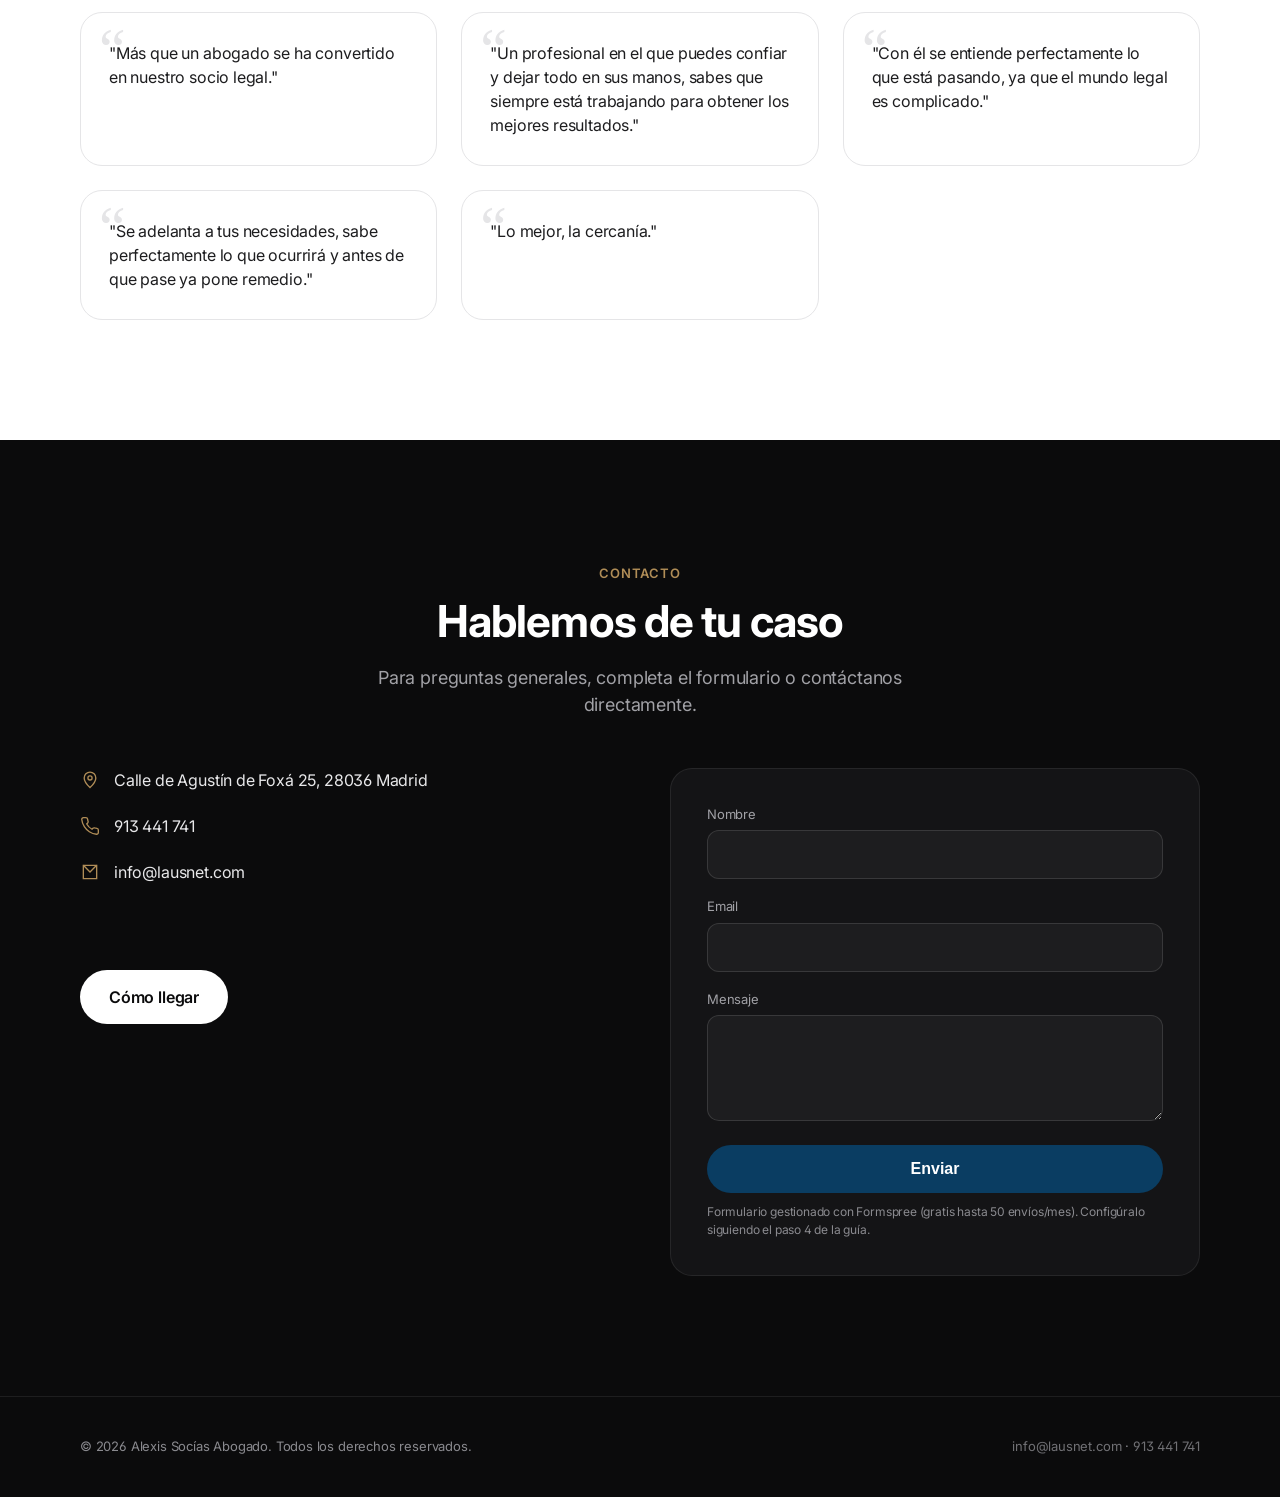
==== commit df0ec742: "Add files via upload" ====
--- a/index.html
+++ b/index.html
@@ -5,6 +5,9 @@
 <meta name="viewport" content="width=device-width, initial-scale=1">
 <title>Alexis Socías Abogado | Abogado Penalista | Madrid</title>
 <meta name="description" content="Alexis Socías, abogado penalista en Madrid, especializado en casos mediáticos. Confía en mi experiencia para resolver tus problemas legales de manera efectiva y profesional.">
+<link rel="preconnect" href="https://fonts.googleapis.com">
+<link rel="preconnect" href="https://fonts.gstatic.com" crossorigin>
+<link href="https://fonts.googleapis.com/css2?family=Inter:wght@400;500;600;700;800;900&display=swap" rel="stylesheet">
 <link rel="stylesheet" href="styles.css">
 </head>
 <body>
@@ -52,8 +55,10 @@
       </div>
     </div>
     <div class="hero-photo reveal in">
-      <img src="assets/hero.jpg" alt="Alexis Socías, abogado penalista, en la Audiencia Nacional" style="position:absolute;inset:0;width:100%;height:100%;object-fit:cover;object-position:top center;">
-      <div class="cap" style="background:linear-gradient(to top, rgba(10,20,30,.85), transparent);">
+      <video autoplay muted loop playsinline preload="auto" poster="assets/hero-poster.jpg" aria-label="Alexis Socías, abogado penalista, en Madrid y ante los medios" style="position:absolute;inset:0;width:100%;height:100%;object-fit:cover;object-position:center;">
+        <source src="assets/hero.mp4" type="video/mp4">
+      </video>
+      <div class="cap">
         <div class="role">Abogado penalista</div>
         <div class="name">Alexis Socías</div>
       </div>
--- a/styles.css
+++ b/styles.css
@@ -23,6 +23,8 @@
 body{
   margin:0;
   font-family:-apple-system,BlinkMacSystemFont,"SF Pro Display","SF Pro Text","Inter","Segoe UI",Roboto,Helvetica,Arial,sans-serif;
+  font-feature-settings:"ss01" 1;
+  letter-spacing:-.011em;
   color:var(--text);
   background:var(--bg);
   -webkit-font-smoothing:antialiased;
@@ -137,10 +139,12 @@
   position:absolute;top:-10px;right:-10px;line-height:1;
 }
 .hero-photo .cap{
-  position:relative;z-index:2;padding:28px;color:#fff;
-}
-.hero-photo .cap .role{font-size:13px;letter-spacing:.08em;text-transform:uppercase;opacity:.75;}
-.hero-photo .cap .name{font-size:26px;font-weight:700;margin-top:4px;}
+  position:relative;z-index:2;padding:28px;color:#fff;width:100%;
+  background:linear-gradient(to top, rgba(6,14,22,.92) 0%, rgba(6,14,22,.75) 45%, rgba(6,14,22,0) 100%);
+  padding-top:80px;
+}
+.hero-photo .cap .role{font-size:13px;letter-spacing:.08em;text-transform:uppercase;opacity:.8;text-shadow:0 1px 8px rgba(0,0,0,.4);}
+.hero-photo .cap .name{font-size:26px;font-weight:700;margin-top:4px;text-shadow:0 1px 8px rgba(0,0,0,.4);}
 .hero-cta{display:flex;gap:14px;margin-top:34px;flex-wrap:wrap;}
 .stat-row{display:flex;gap:36px;margin-top:44px;flex-wrap:wrap;}
 .stat b{display:block;font-size:30px;font-weight:700;}
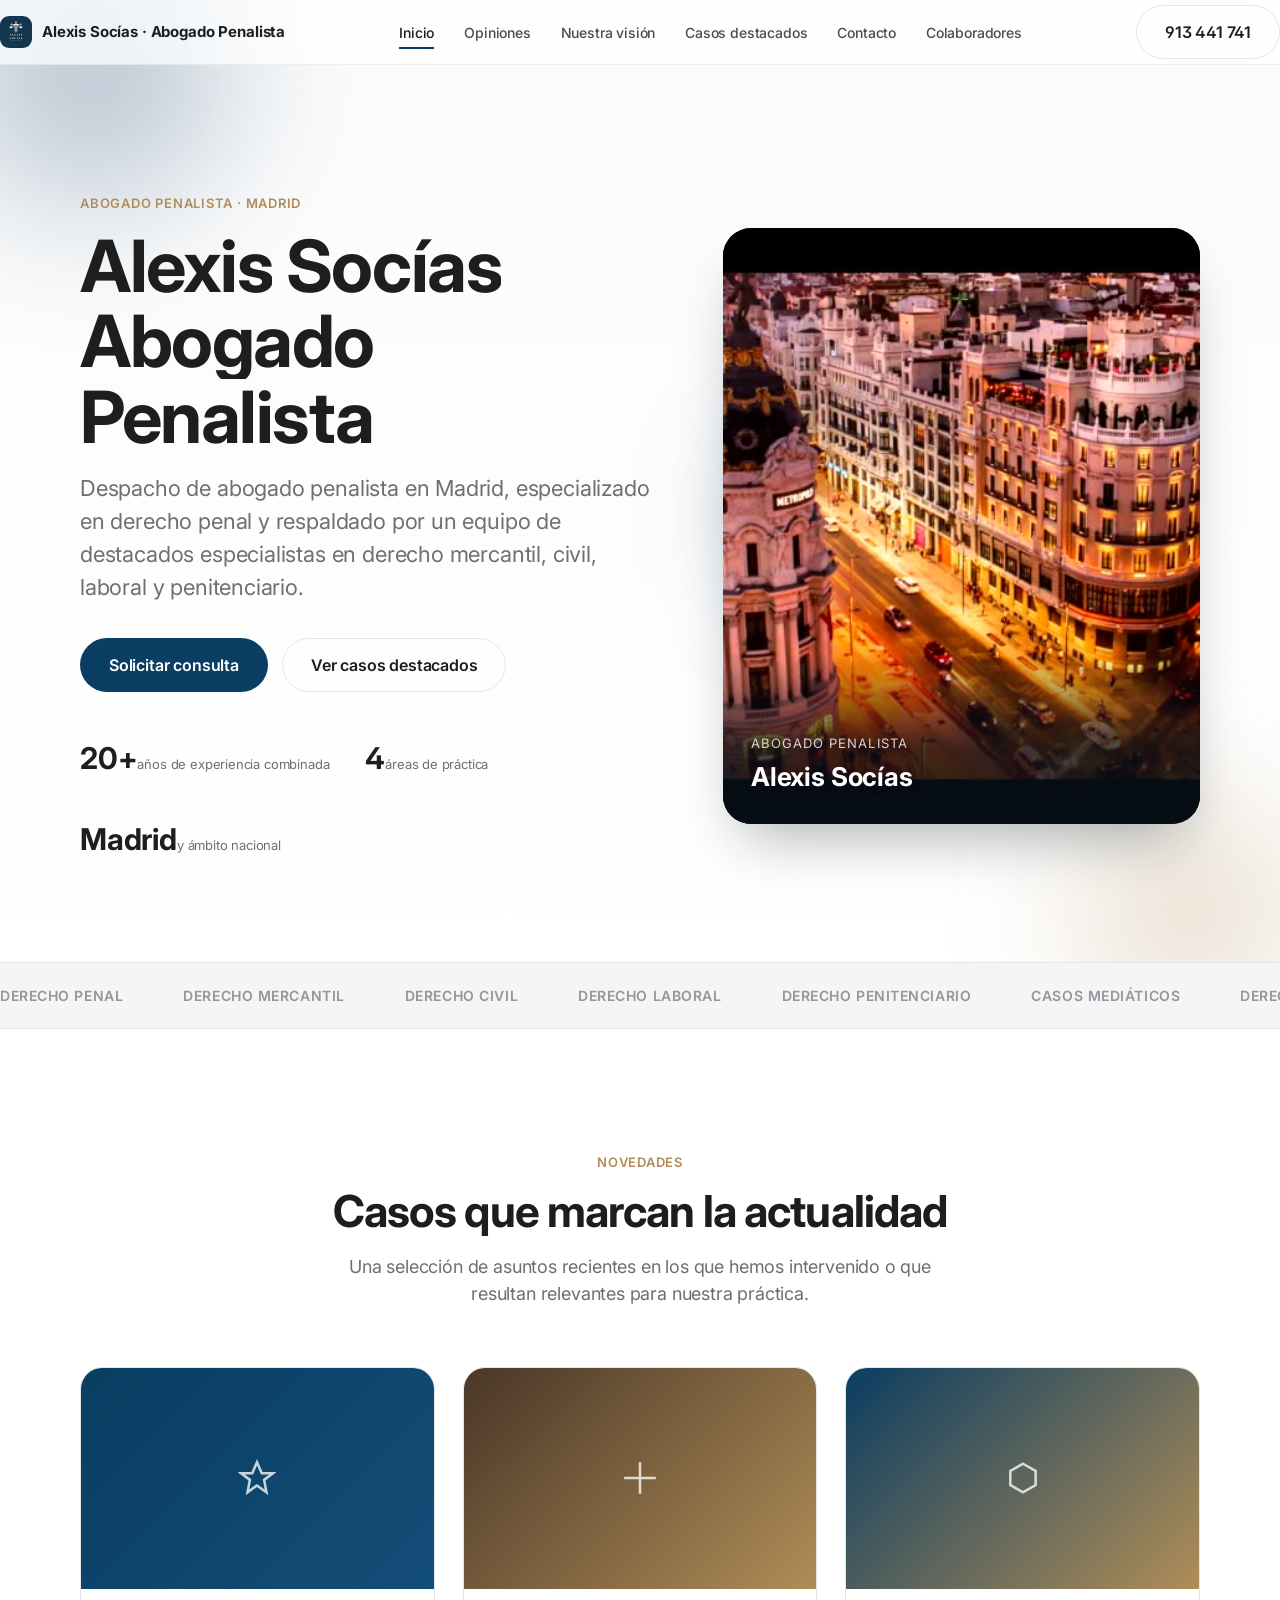
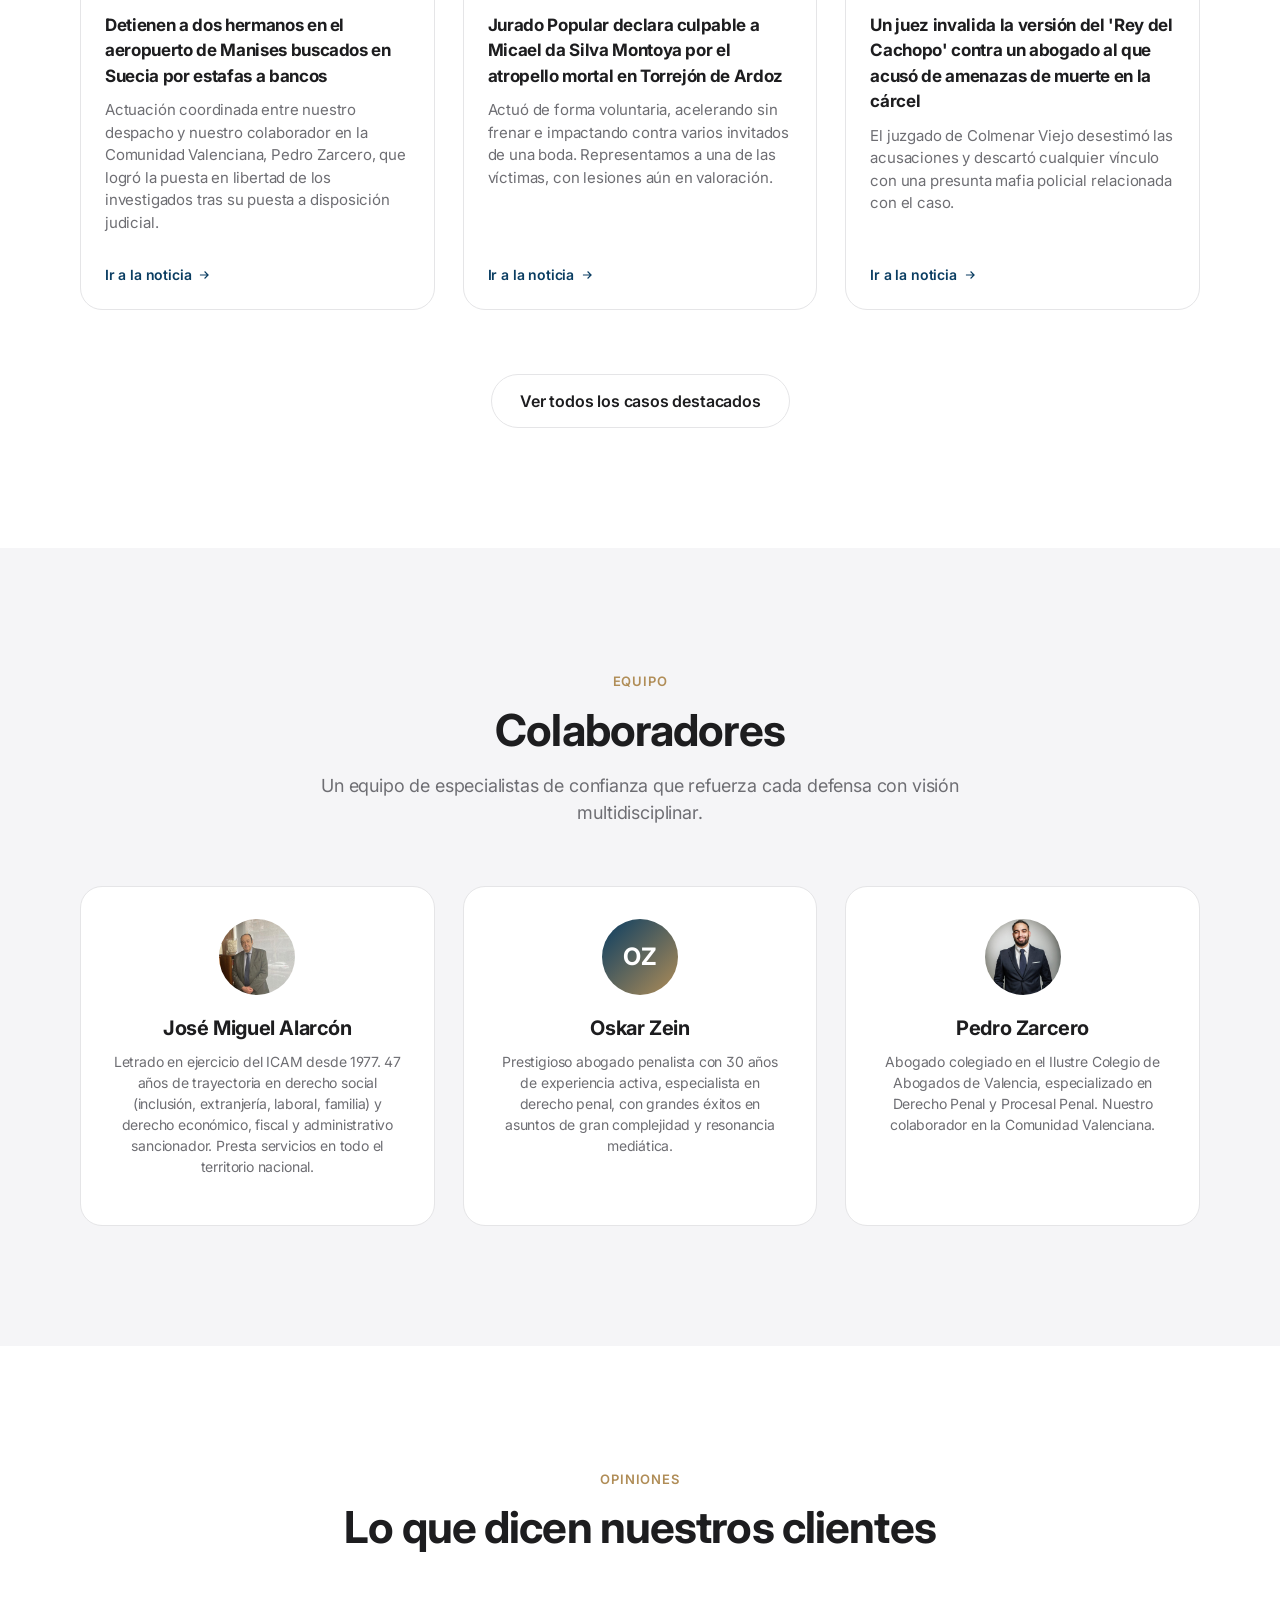
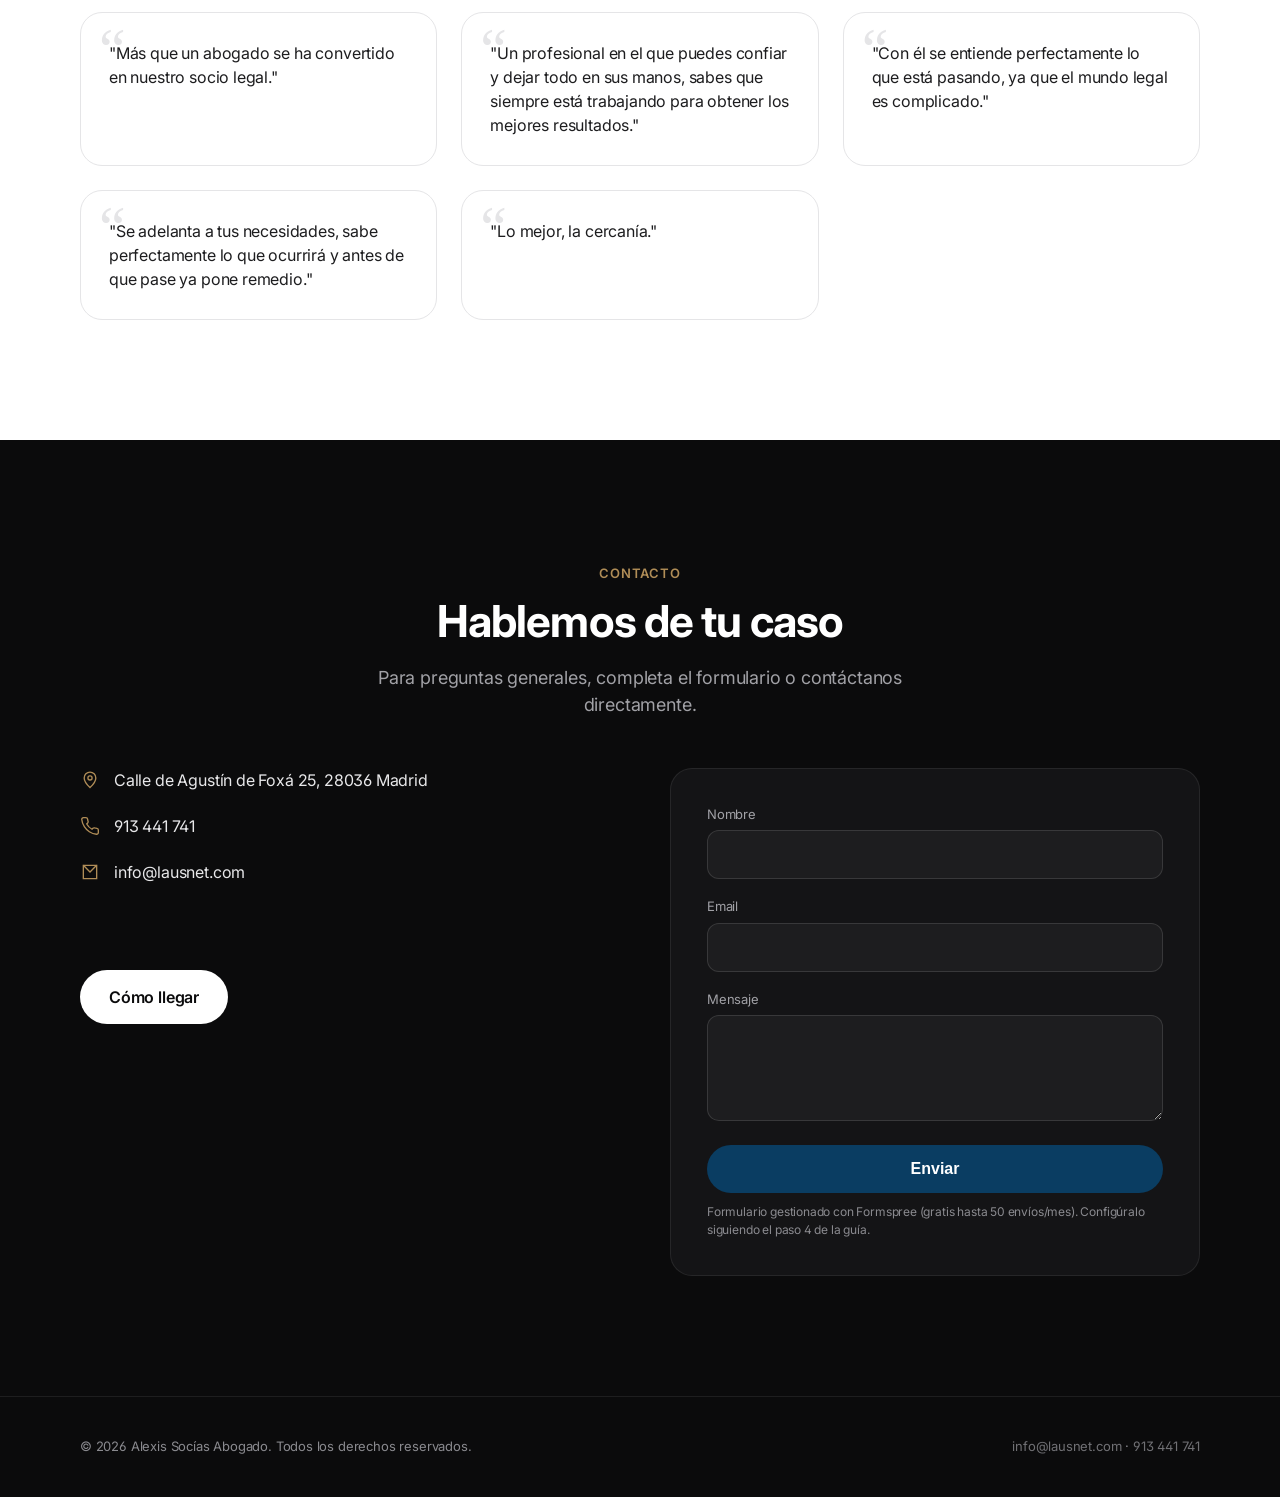
==== commit 12de5254: "Update index.html" ====
--- a/index.html
+++ b/index.html
@@ -10,6 +10,8 @@
 <link href="https://fonts.googleapis.com/css2?family=Inter:wght@400;500;600;700;800;900&display=swap" rel="stylesheet">
 <link rel="stylesheet" href="styles.css">
 </head>
+  <!-- redeploy -->
+  
 <body>
 
 <nav class="nav">
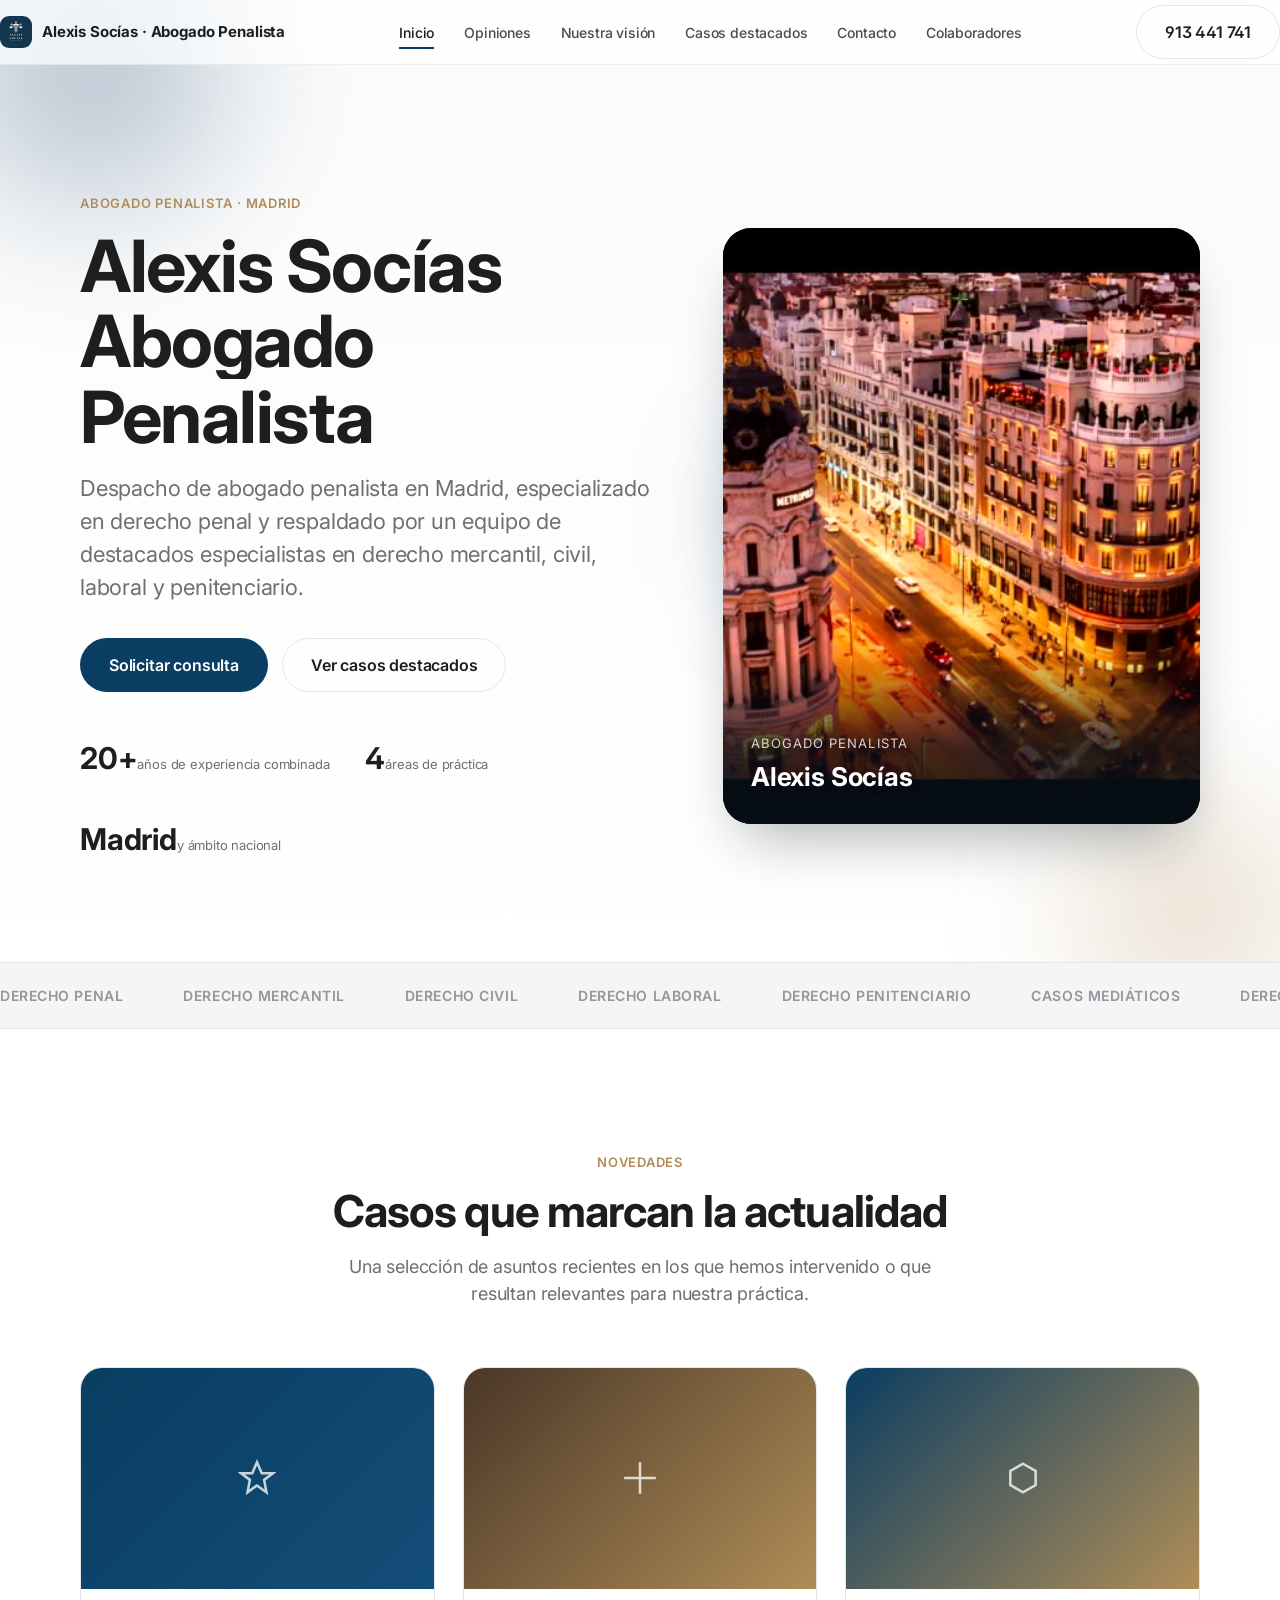
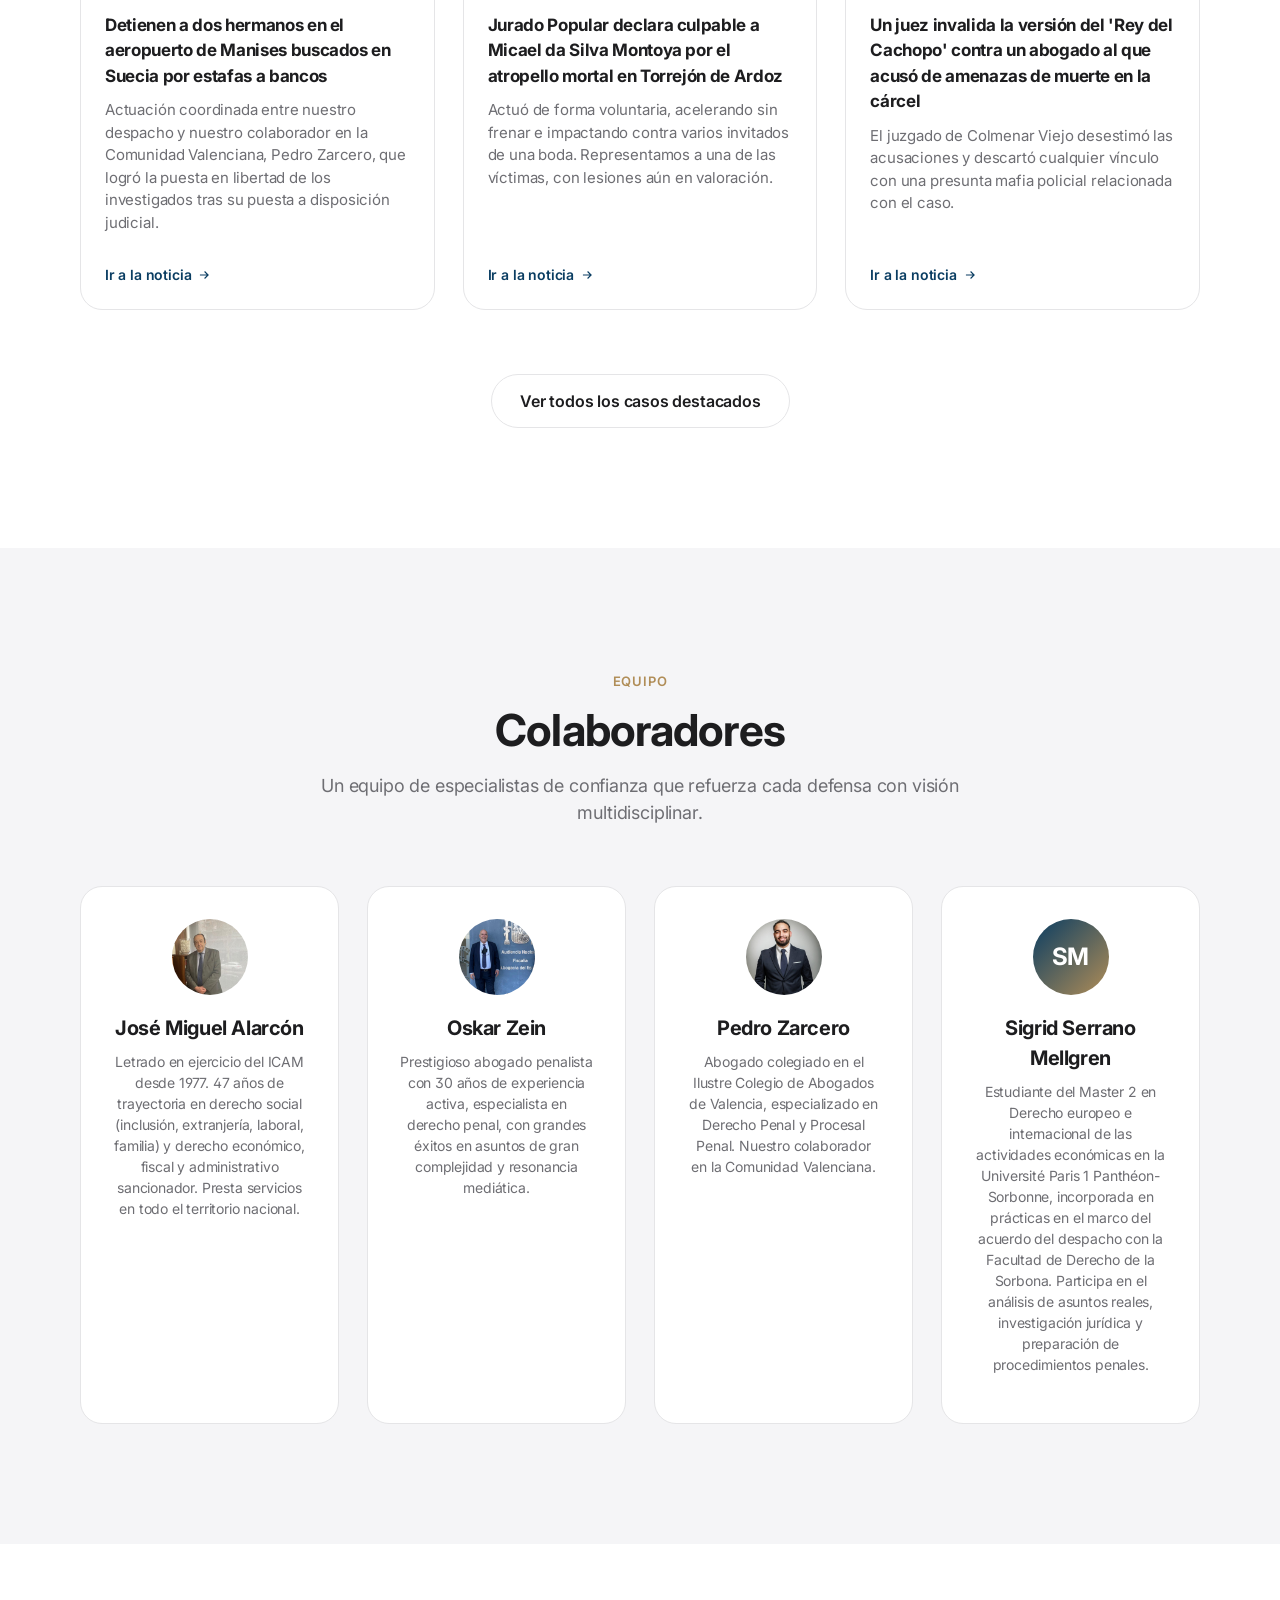
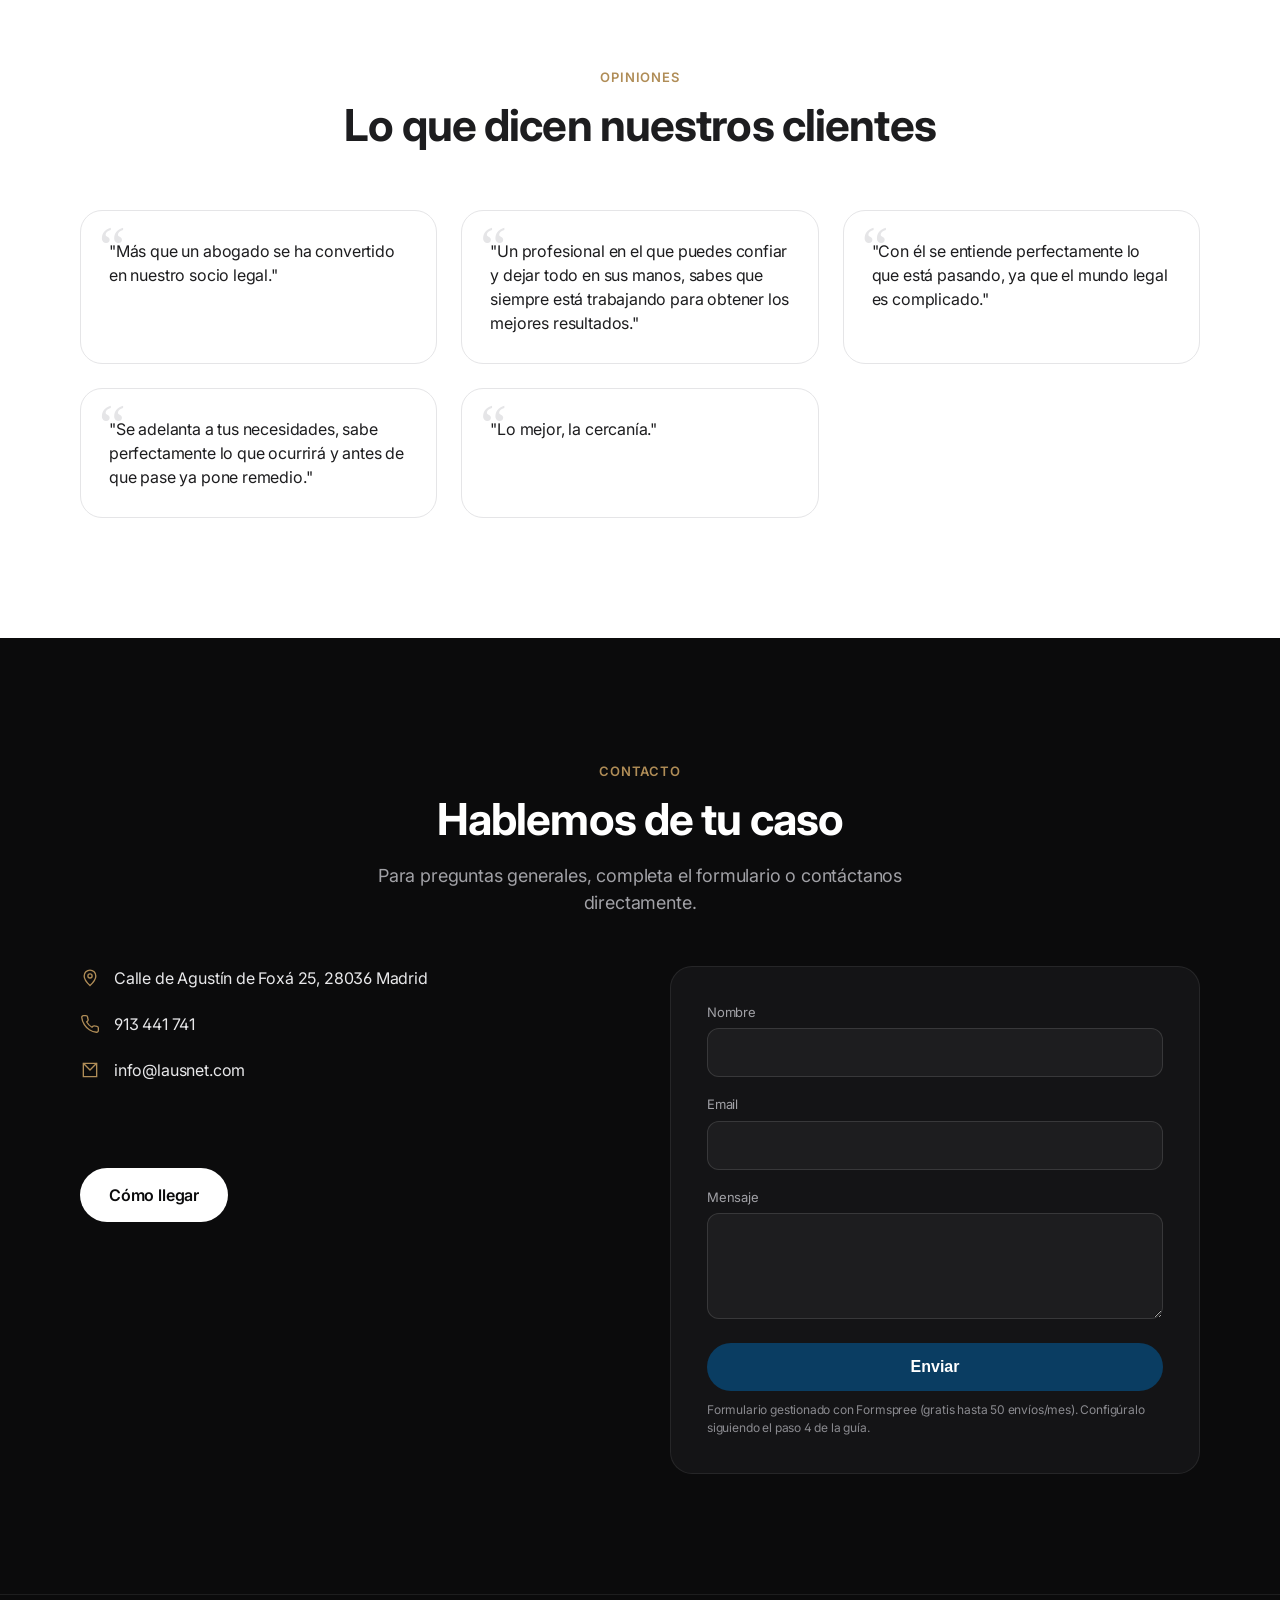
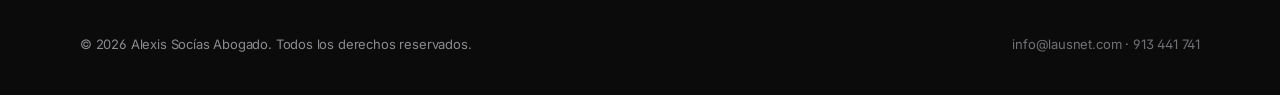
==== commit ded7cd34: "Add files via upload" ====
--- a/index.html
+++ b/index.html
@@ -10,8 +10,6 @@
 <link href="https://fonts.googleapis.com/css2?family=Inter:wght@400;500;600;700;800;900&display=swap" rel="stylesheet">
 <link rel="stylesheet" href="styles.css">
 </head>
-  <!-- redeploy -->
-  
 <body>
 
 <nav class="nav">
@@ -134,7 +132,7 @@
         <p>Letrado en ejercicio del ICAM desde 1977. 47 años de trayectoria en derecho social (inclusión, extranjería, laboral, familia) y derecho económico, fiscal y administrativo sancionador. Presta servicios en todo el territorio nacional.</p>
       </div>
       <div class="person">
-        <div class="avatar">OZ</div>
+        <div class="avatar" style="overflow:hidden;padding:0;"><img src="assets/team/oskar-zein.jpg" alt="Oskar Zein" style="width:100%;height:100%;object-fit:cover;"></div>
         <h3>Oskar Zein</h3>
         <p>Prestigioso abogado penalista con 30 años de experiencia activa, especialista en derecho penal, con grandes éxitos en asuntos de gran complejidad y resonancia mediática.</p>
       </div>
@@ -142,6 +140,11 @@
         <div class="avatar" style="overflow:hidden;padding:0;"><img src="assets/team/pedro-zarcero.jpg" alt="Pedro Zarcero" style="width:100%;height:100%;object-fit:cover;"></div>
         <h3>Pedro Zarcero</h3>
         <p>Abogado colegiado en el Ilustre Colegio de Abogados de Valencia, especializado en Derecho Penal y Procesal Penal. Nuestro colaborador en la Comunidad Valenciana.</p>
+      </div>
+      <div class="person">
+        <div class="avatar">SM</div>
+        <h3>Sigrid Serrano Mellgren</h3>
+        <p>Estudiante del Master 2 en Derecho europeo e internacional de las actividades económicas en la Université Paris 1 Panthéon-Sorbonne, incorporada en prácticas en el marco del acuerdo del despacho con la Facultad de Derecho de la Sorbona. Participa en el análisis de asuntos reales, investigación jurídica y preparación de procedimientos penales.</p>
       </div>
     </div>
   </div>
--- a/styles.css
+++ b/styles.css
@@ -194,8 +194,9 @@
 .card-link:hover svg{transform:translateX(3px);}
 
 /* ---------- Colaboradores ---------- */
-.people{display:grid;grid-template-columns:repeat(3,1fr);gap:28px;}
-@media(max-width:860px){.people{grid-template-columns:1fr;}}
+.people{display:grid;grid-template-columns:repeat(4,1fr);gap:28px;}
+@media(max-width:1080px){.people{grid-template-columns:repeat(2,1fr);}}
+@media(max-width:600px){.people{grid-template-columns:1fr;}}
 .person{
   background:#fff;border:1px solid var(--line);border-radius:var(--radius);
   padding:32px;text-align:center;
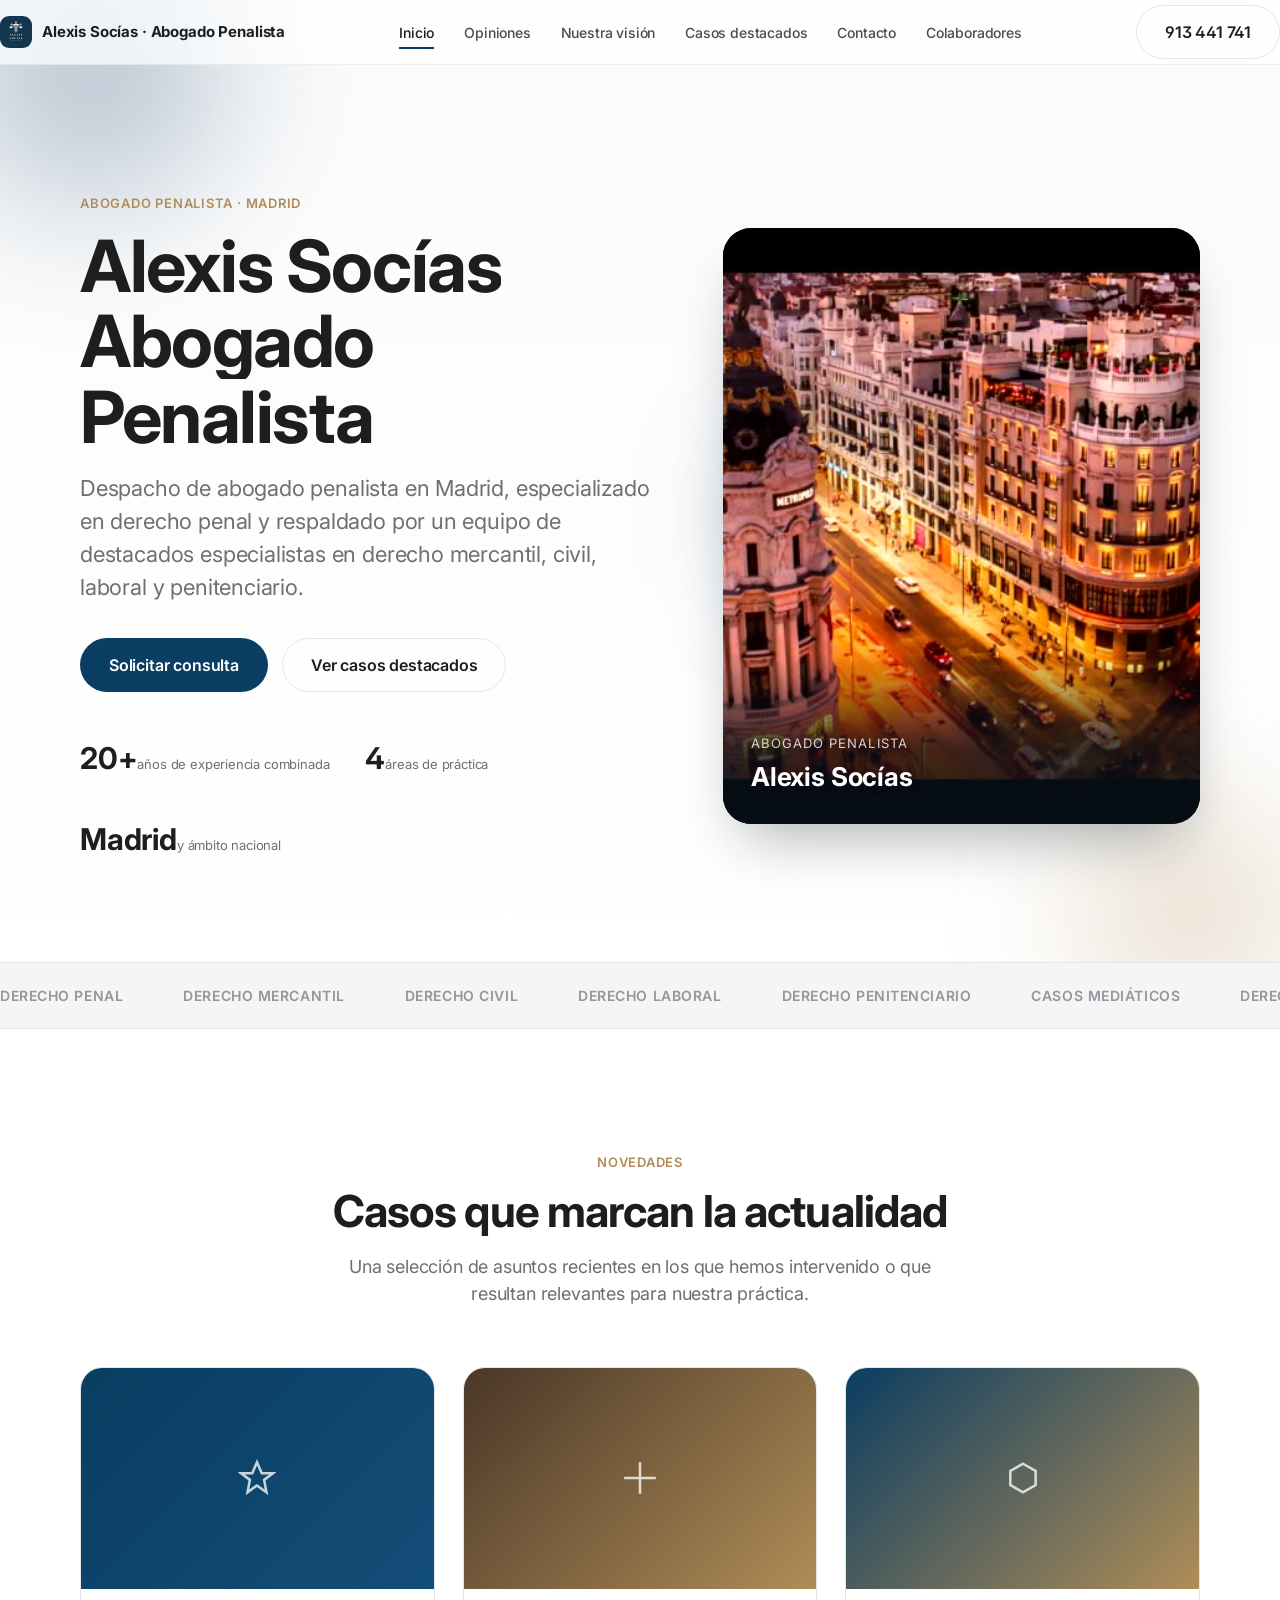
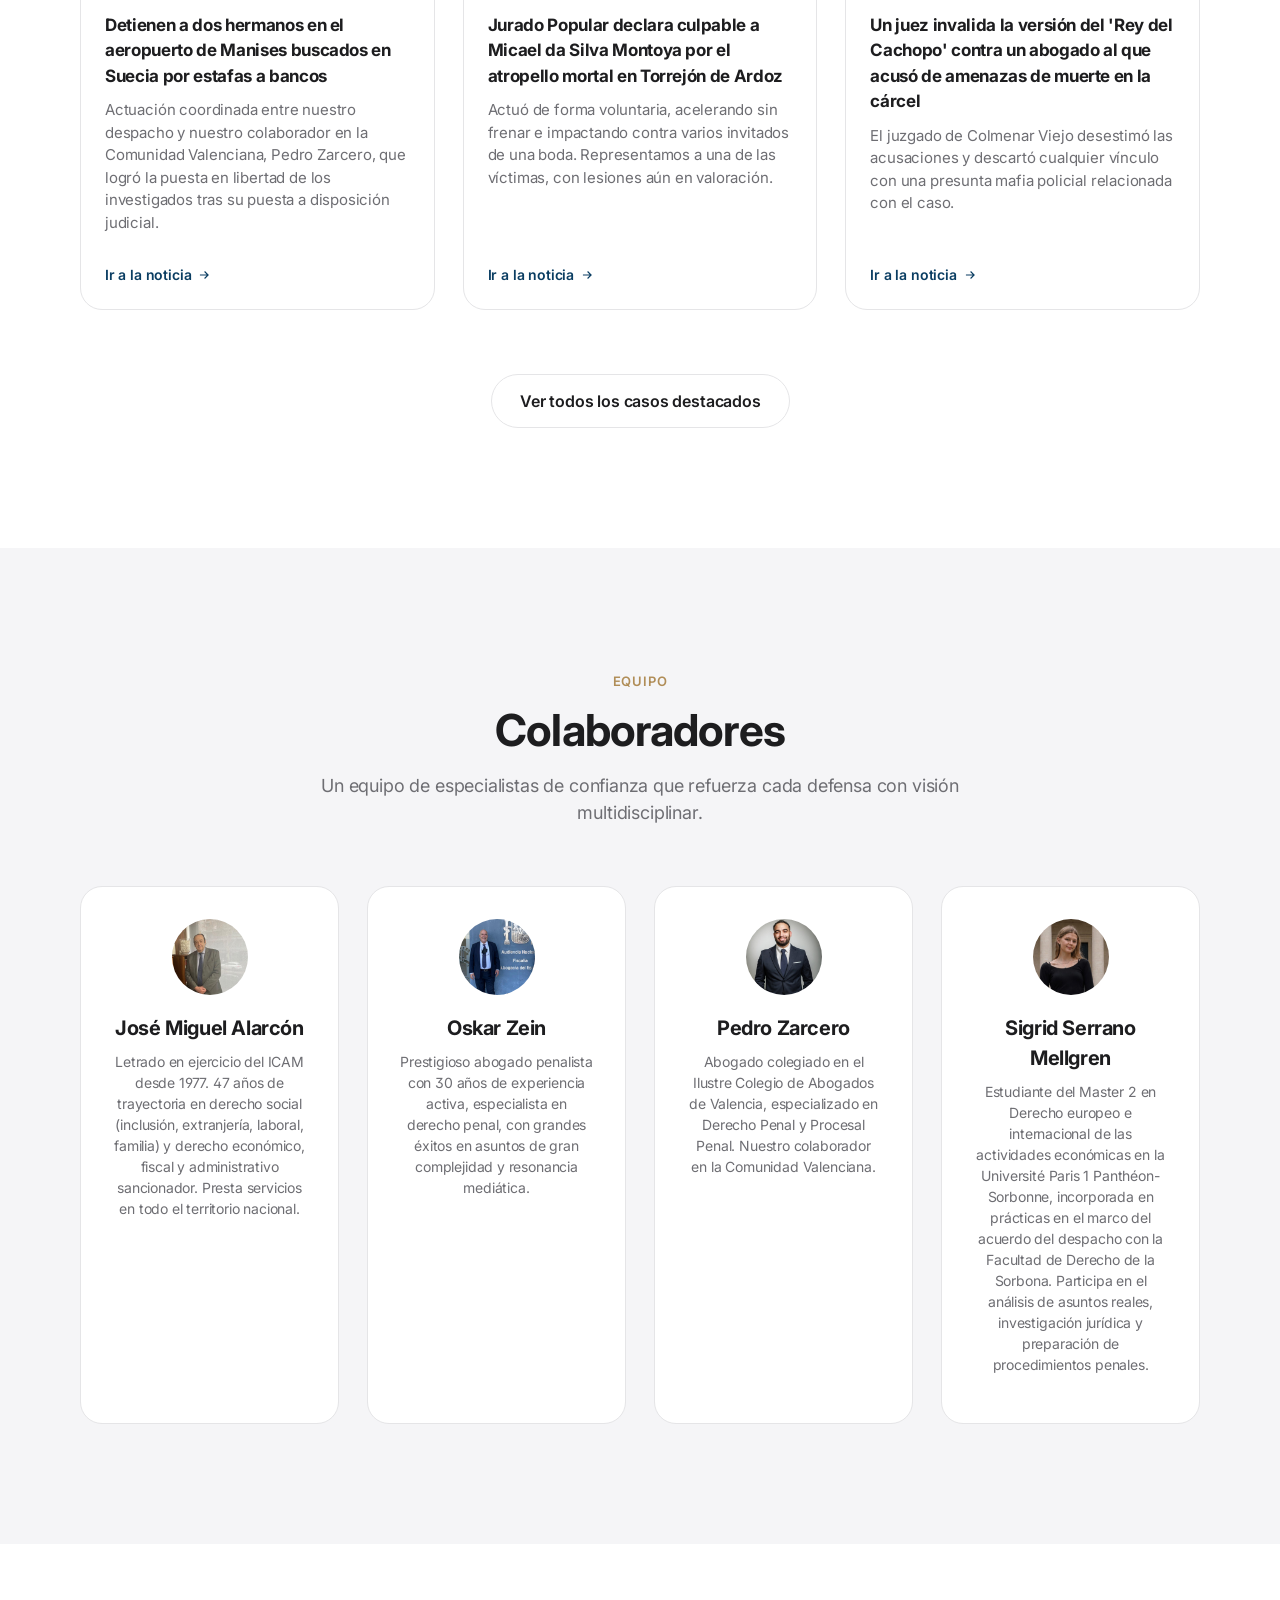
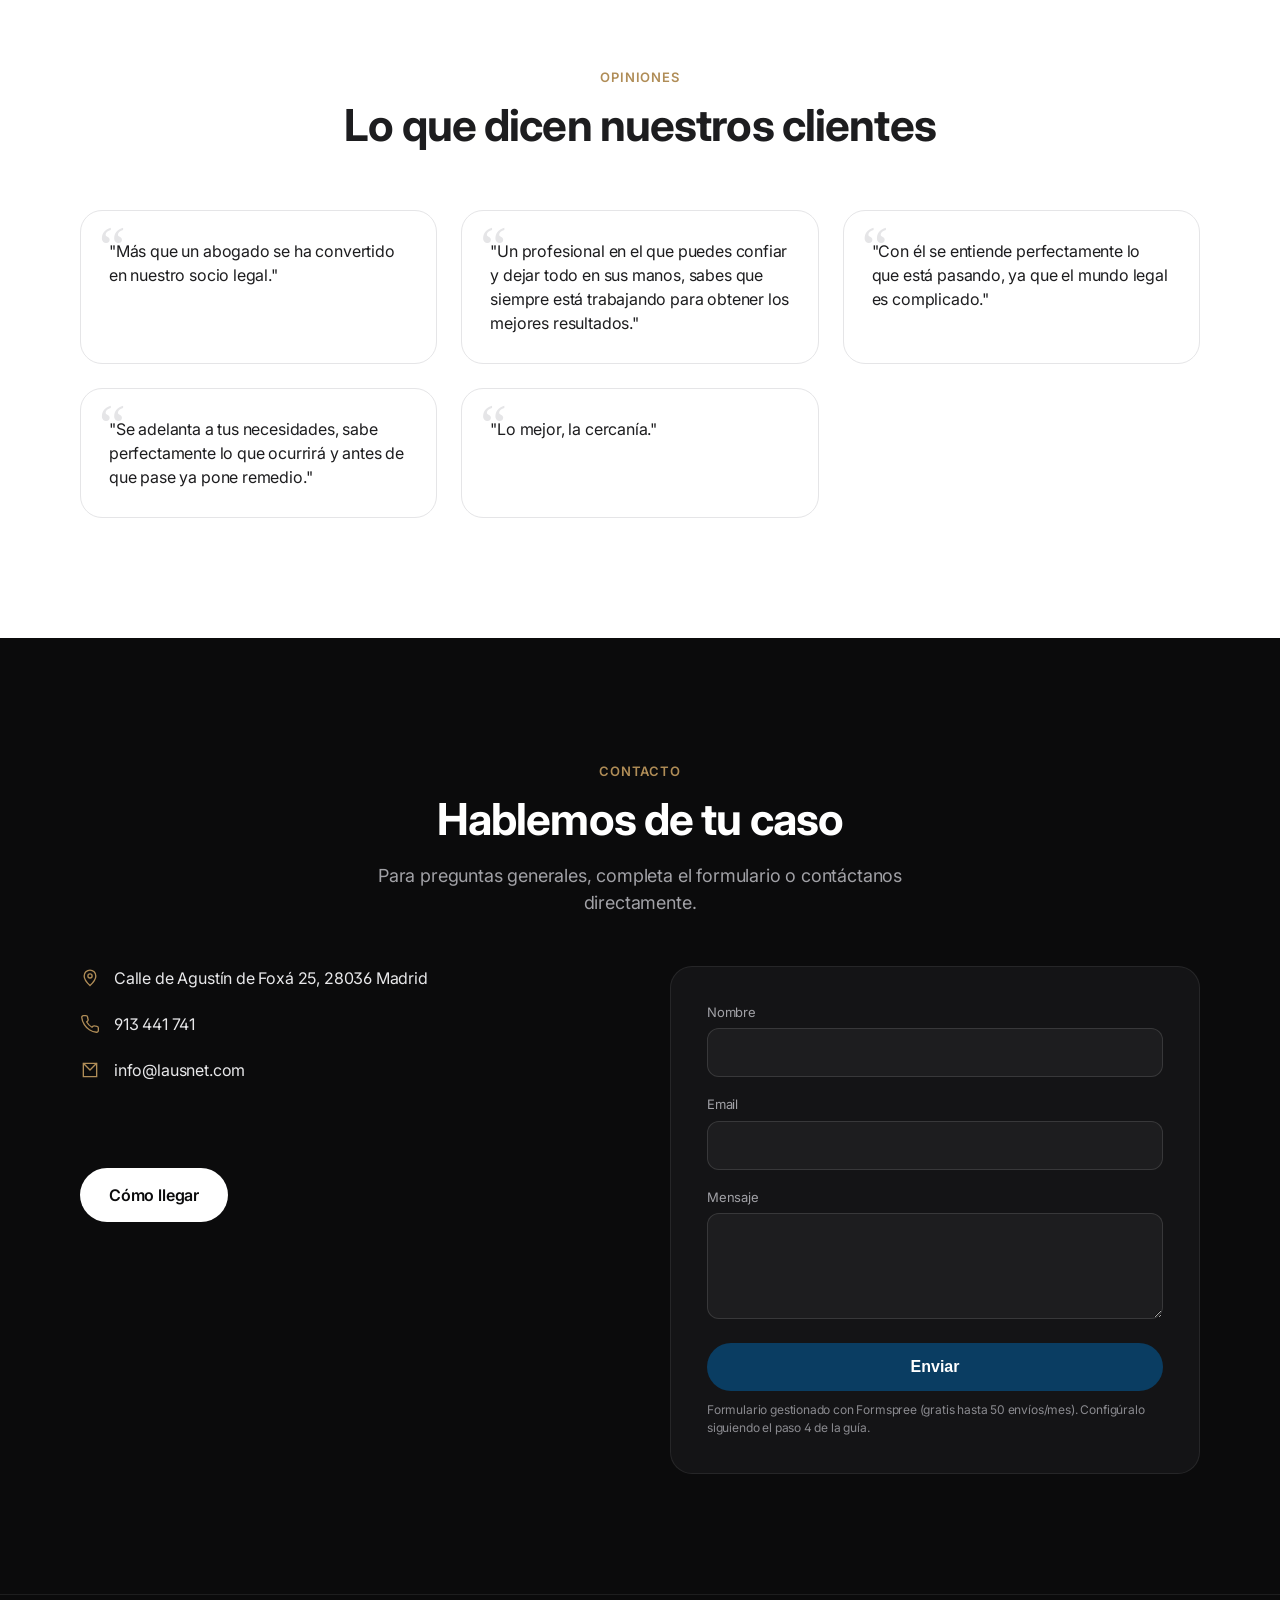
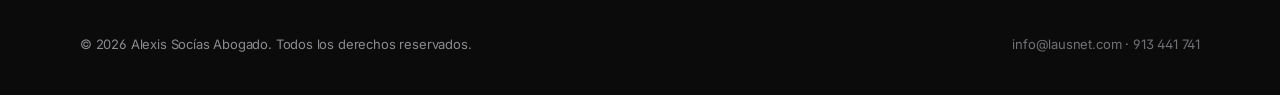
==== commit 31d29ba2: "Add files via upload" ====
--- a/index.html
+++ b/index.html
@@ -142,7 +142,7 @@
         <p>Abogado colegiado en el Ilustre Colegio de Abogados de Valencia, especializado en Derecho Penal y Procesal Penal. Nuestro colaborador en la Comunidad Valenciana.</p>
       </div>
       <div class="person">
-        <div class="avatar">SM</div>
+        <div class="avatar" style="overflow:hidden;padding:0;"><img src="assets/team/sigrid-serrano.jpg" alt="Sigrid Serrano Mellgren" style="width:100%;height:100%;object-fit:cover;"></div>
         <h3>Sigrid Serrano Mellgren</h3>
         <p>Estudiante del Master 2 en Derecho europeo e internacional de las actividades económicas en la Université Paris 1 Panthéon-Sorbonne, incorporada en prácticas en el marco del acuerdo del despacho con la Facultad de Derecho de la Sorbona. Participa en el análisis de asuntos reales, investigación jurídica y preparación de procedimientos penales.</p>
       </div>
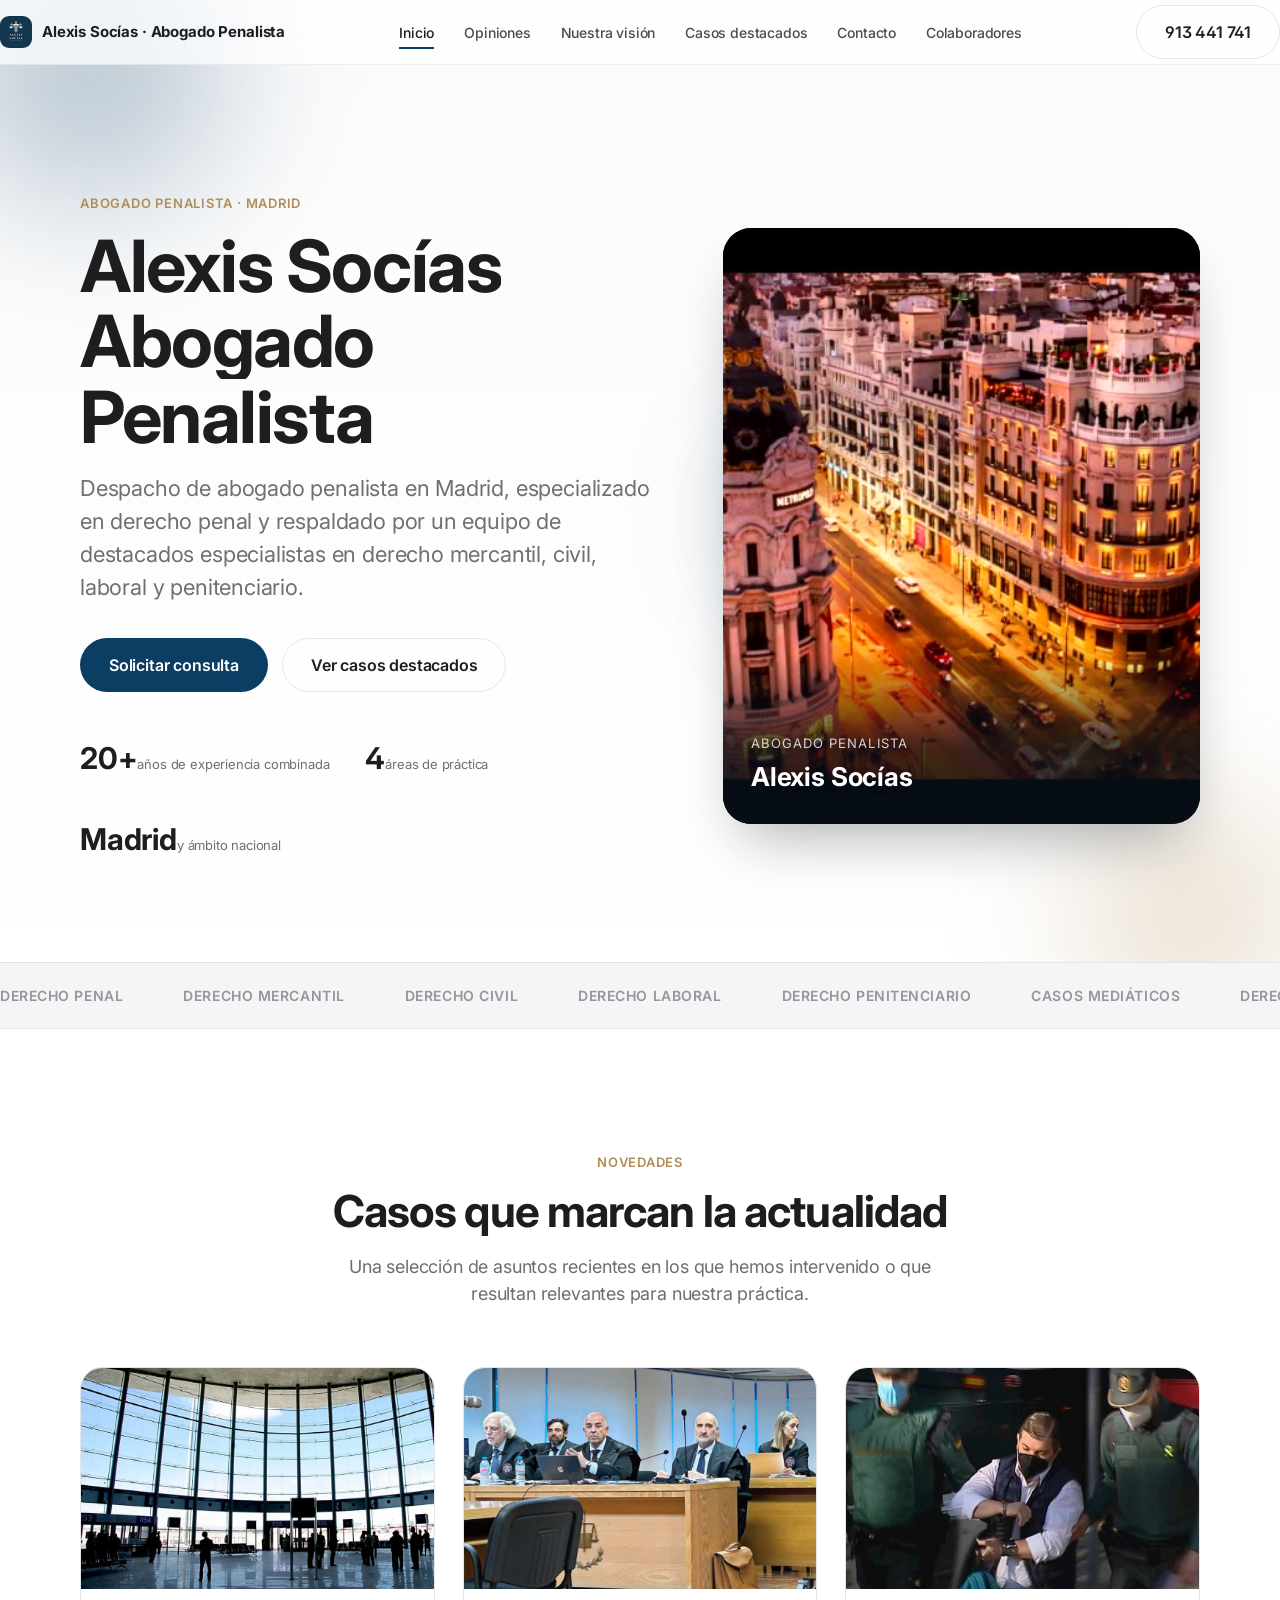
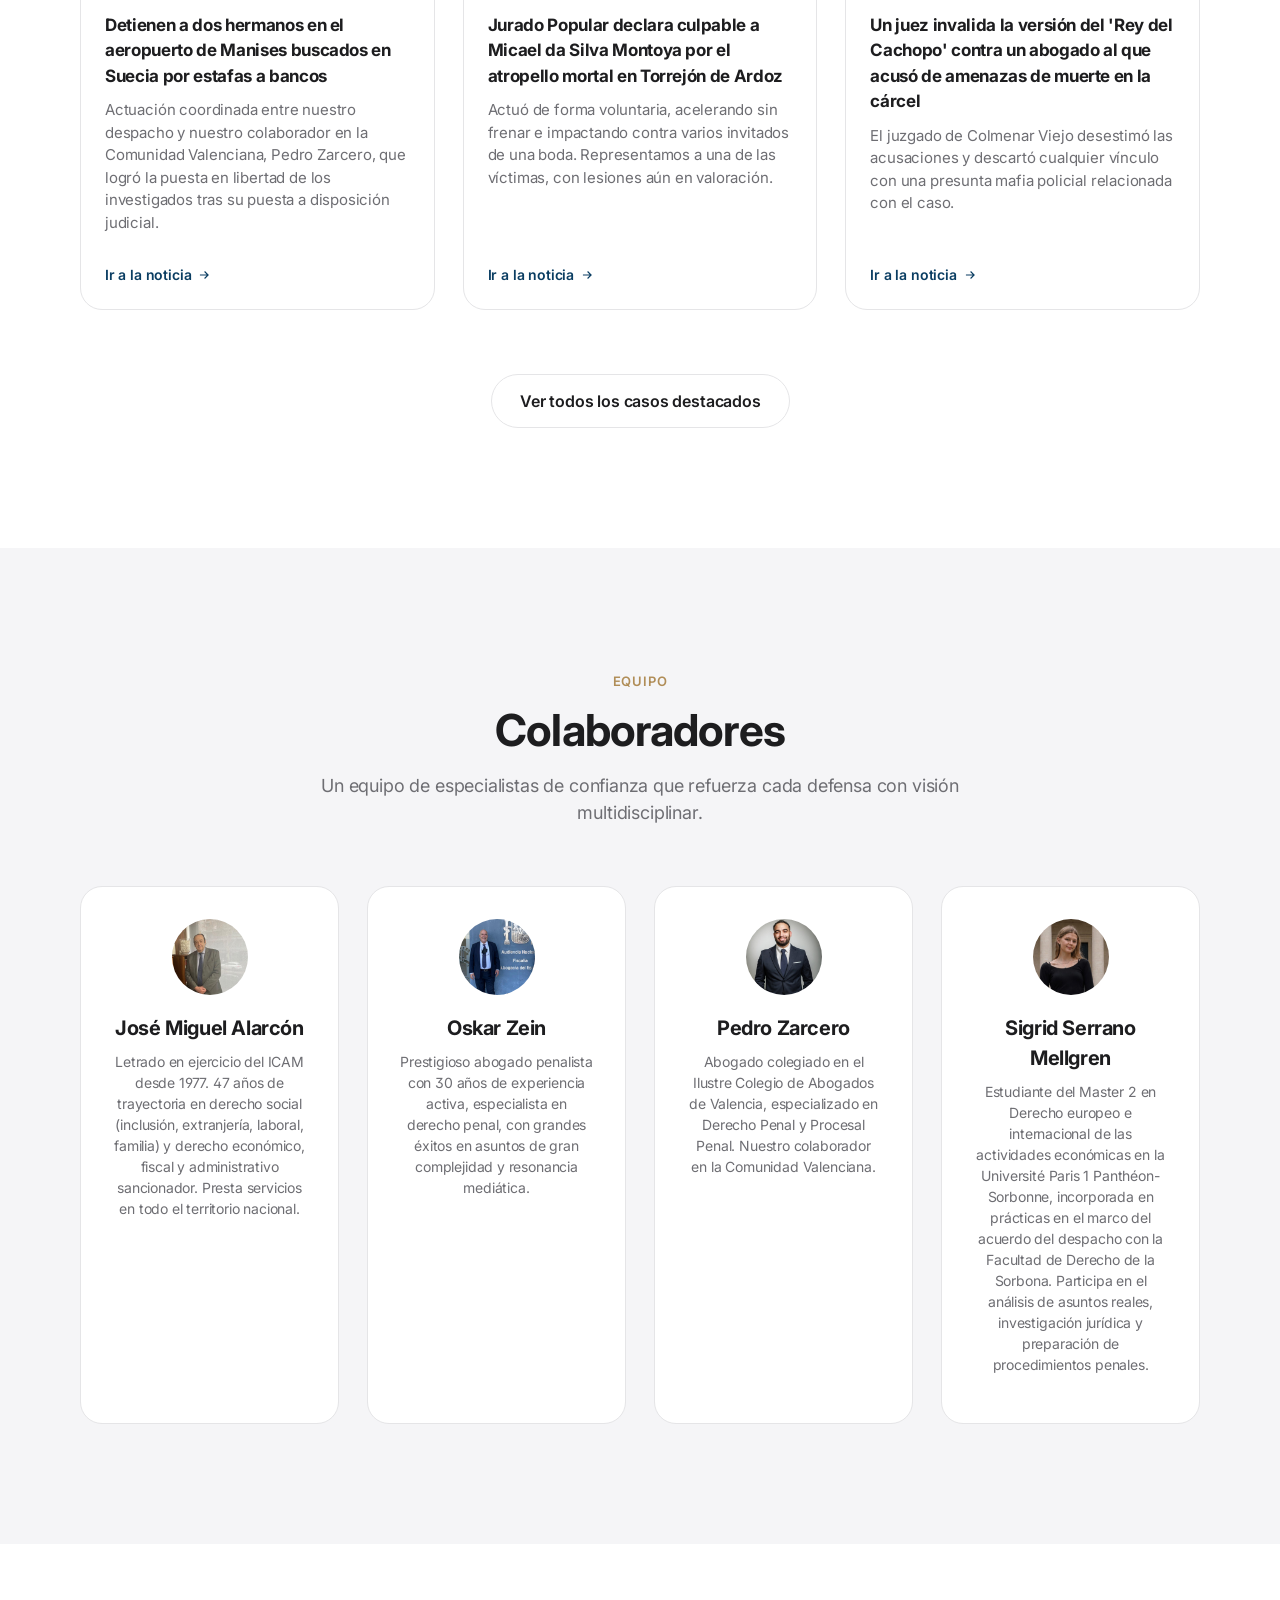
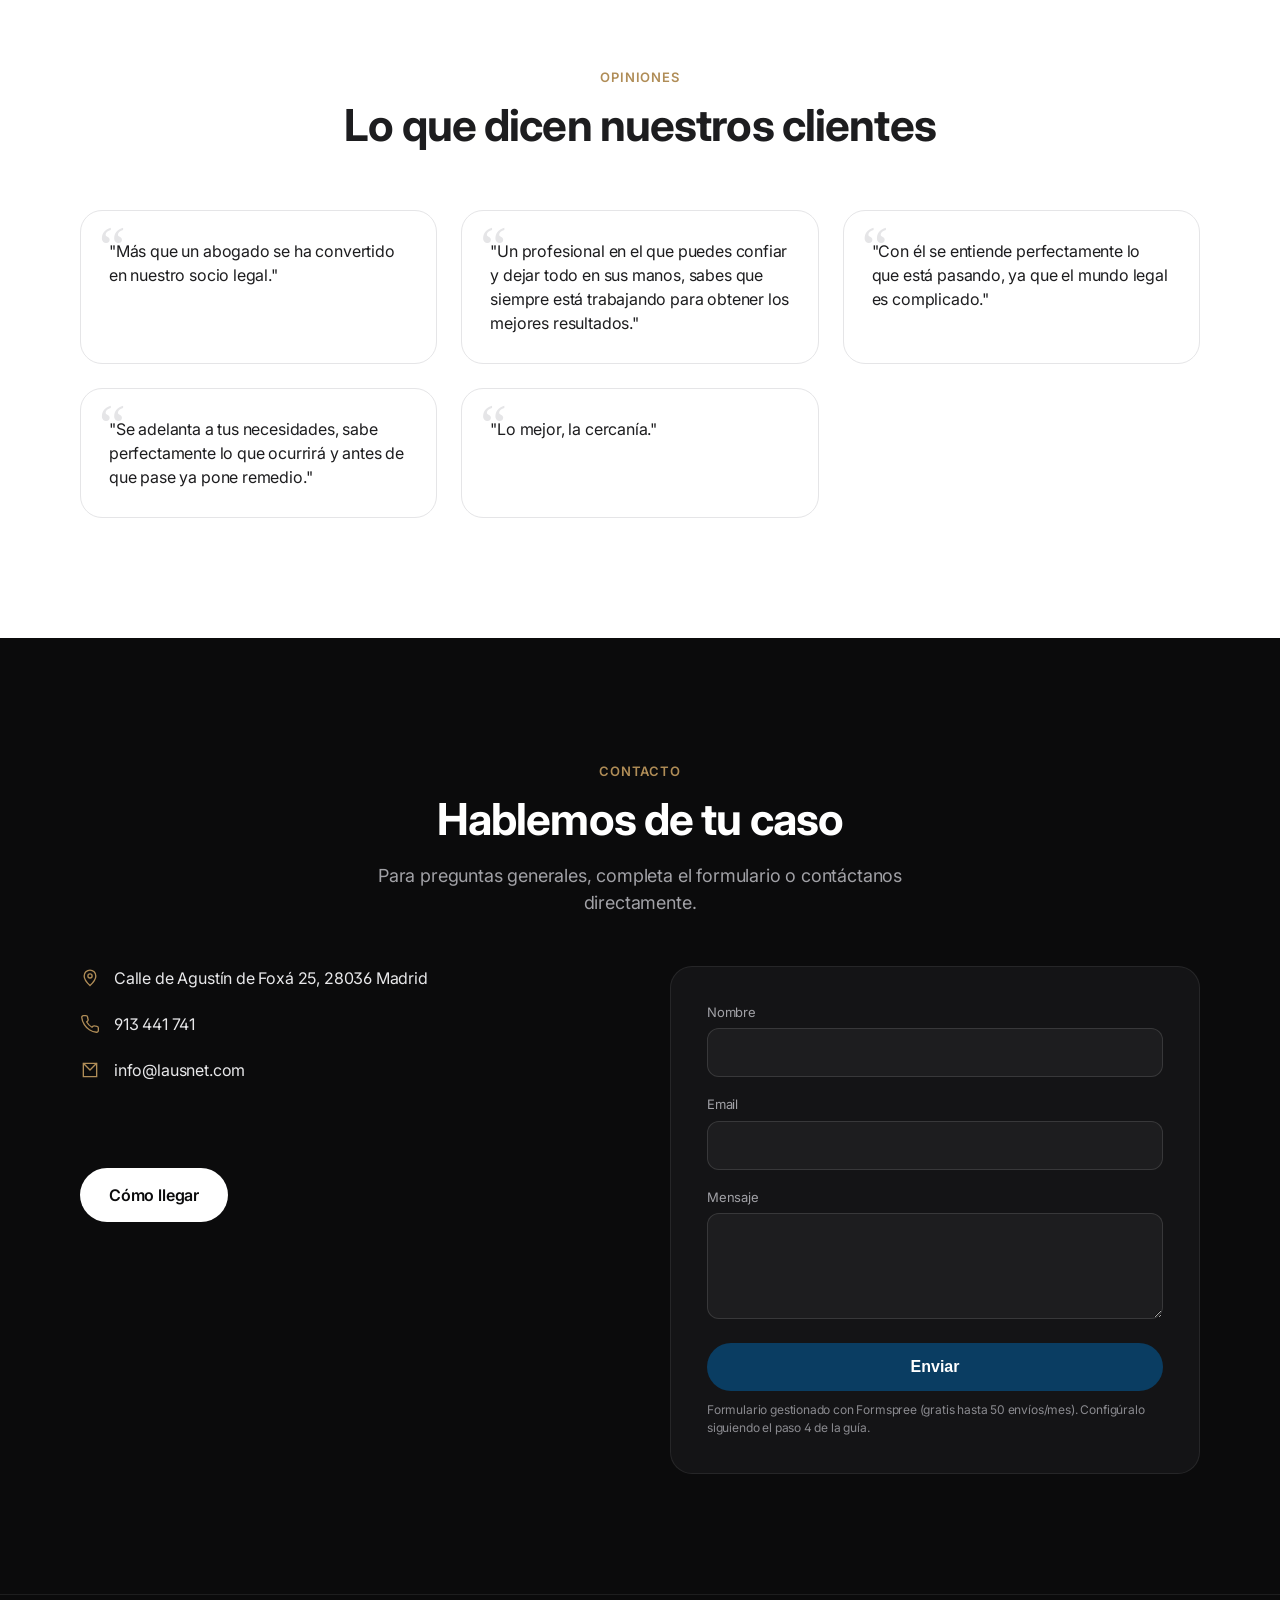
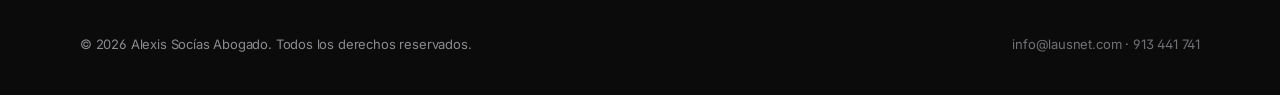
==== commit b6ed4b76: "Add files via upload" ====
--- a/index.html
+++ b/index.html
@@ -82,9 +82,7 @@
     </div>
     <div class="grid reveal-stagger">
       <article class="card">
-        <div class="card-media" style="--tint-a:#0a3d62;--tint-b:#134e78;">
-          <svg viewBox="0 0 24 24" fill="none" stroke="currentColor" stroke-width="1.6"><path d="M12 2l3 7h7l-5.5 4.2L18 21l-6-4.3L6 21l1.5-7.8L2 9h7z"/></svg>
-        </div>
+        <div class="card-media" style="overflow:hidden;padding:0;"><img src="assets/casos/manises.jpg" alt="Detienen a dos hermanos en el aeropuerto de Manises buscados en Suecia por estafas a bancos" style="width:100%;height:100%;object-fit:cover;"></div>
         <div class="card-body">
           <h3>Detienen a dos hermanos en el aeropuerto de Manises buscados en Suecia por estafas a bancos</h3>
           <p>Actuación coordinada entre nuestro despacho y nuestro colaborador en la Comunidad Valenciana, Pedro Zarcero, que logró la puesta en libertad de los investigados tras su puesta a disposición judicial.</p>
@@ -92,9 +90,7 @@
         </div>
       </article>
       <article class="card">
-        <div class="card-media" style="--tint-a:#4a3728;--tint-b:#b08d57;">
-          <svg viewBox="0 0 24 24" fill="none" stroke="currentColor" stroke-width="1.6"><path d="M12 2v20M2 12h20"/></svg>
-        </div>
+        <div class="card-media" style="overflow:hidden;padding:0;"><img src="assets/casos/torrejon-atropello.jpg" alt="Jurado Popular declara culpable a Micael da Silva Montoya por el atropello mortal en Torrejón de Ardoz" style="width:100%;height:100%;object-fit:cover;"></div>
         <div class="card-body">
           <h3>Jurado Popular declara culpable a Micael da Silva Montoya por el atropello mortal en Torrejón de Ardoz</h3>
           <p>Actuó de forma voluntaria, acelerando sin frenar e impactando contra varios invitados de una boda. Representamos a una de las víctimas, con lesiones aún en valoración.</p>
@@ -102,9 +98,7 @@
         </div>
       </article>
       <article class="card">
-        <div class="card-media" style="--tint-a:#0a3d62;--tint-b:#b08d57;">
-          <svg viewBox="0 0 24 24" fill="none" stroke="currentColor" stroke-width="1.6"><path d="M12 3l8 4.5v9L12 21l-8-4.5v-9z"/></svg>
-        </div>
+        <div class="card-media" style="overflow:hidden;padding:0;"><img src="assets/casos/rey-cachopo-amenazas.jpg" alt="Un juez invalida la versión del 'Rey del Cachopo' contra un abogado al que acusó de amenazas de muerte en la cárcel" style="width:100%;height:100%;object-fit:cover;"></div>
         <div class="card-body">
           <h3>Un juez invalida la versión del 'Rey del Cachopo' contra un abogado al que acusó de amenazas de muerte en la cárcel</h3>
           <p>El juzgado de Colmenar Viejo desestimó las acusaciones y descartó cualquier vínculo con una presunta mafia policial relacionada con el caso.</p>
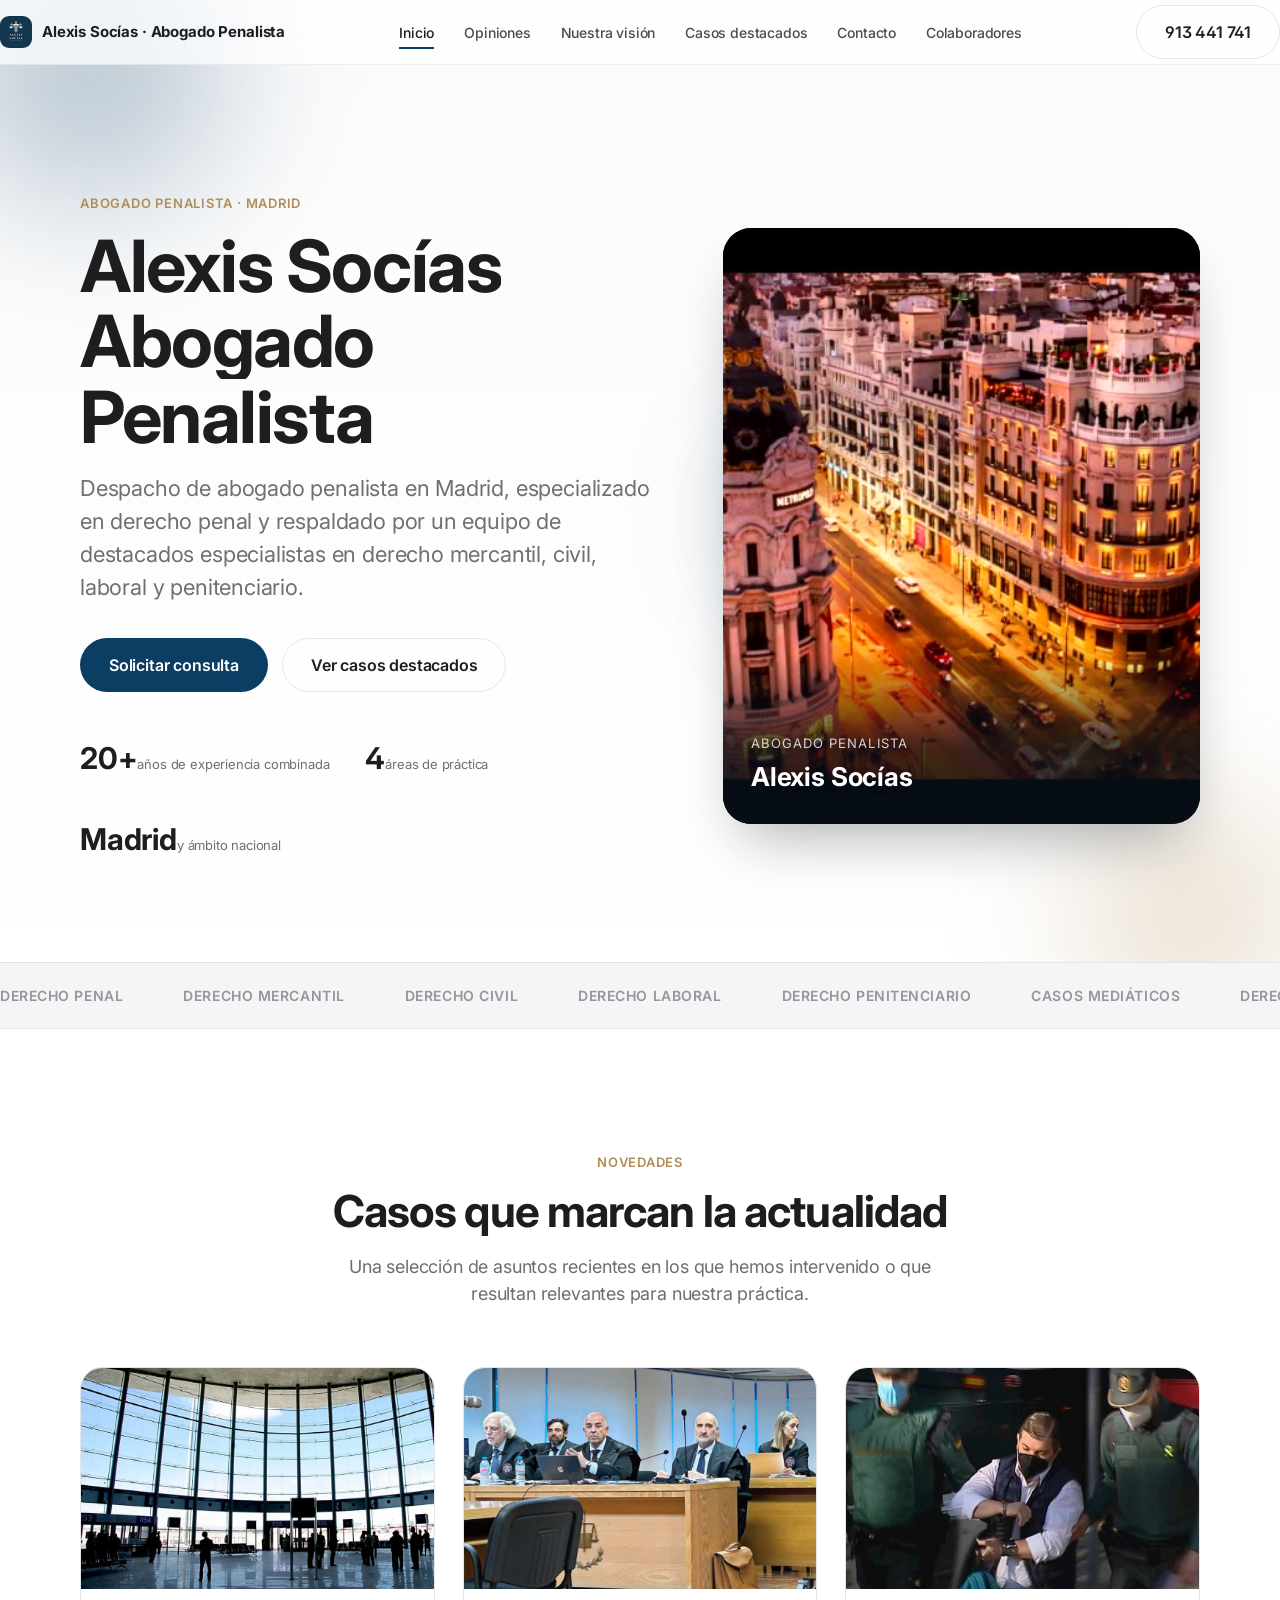
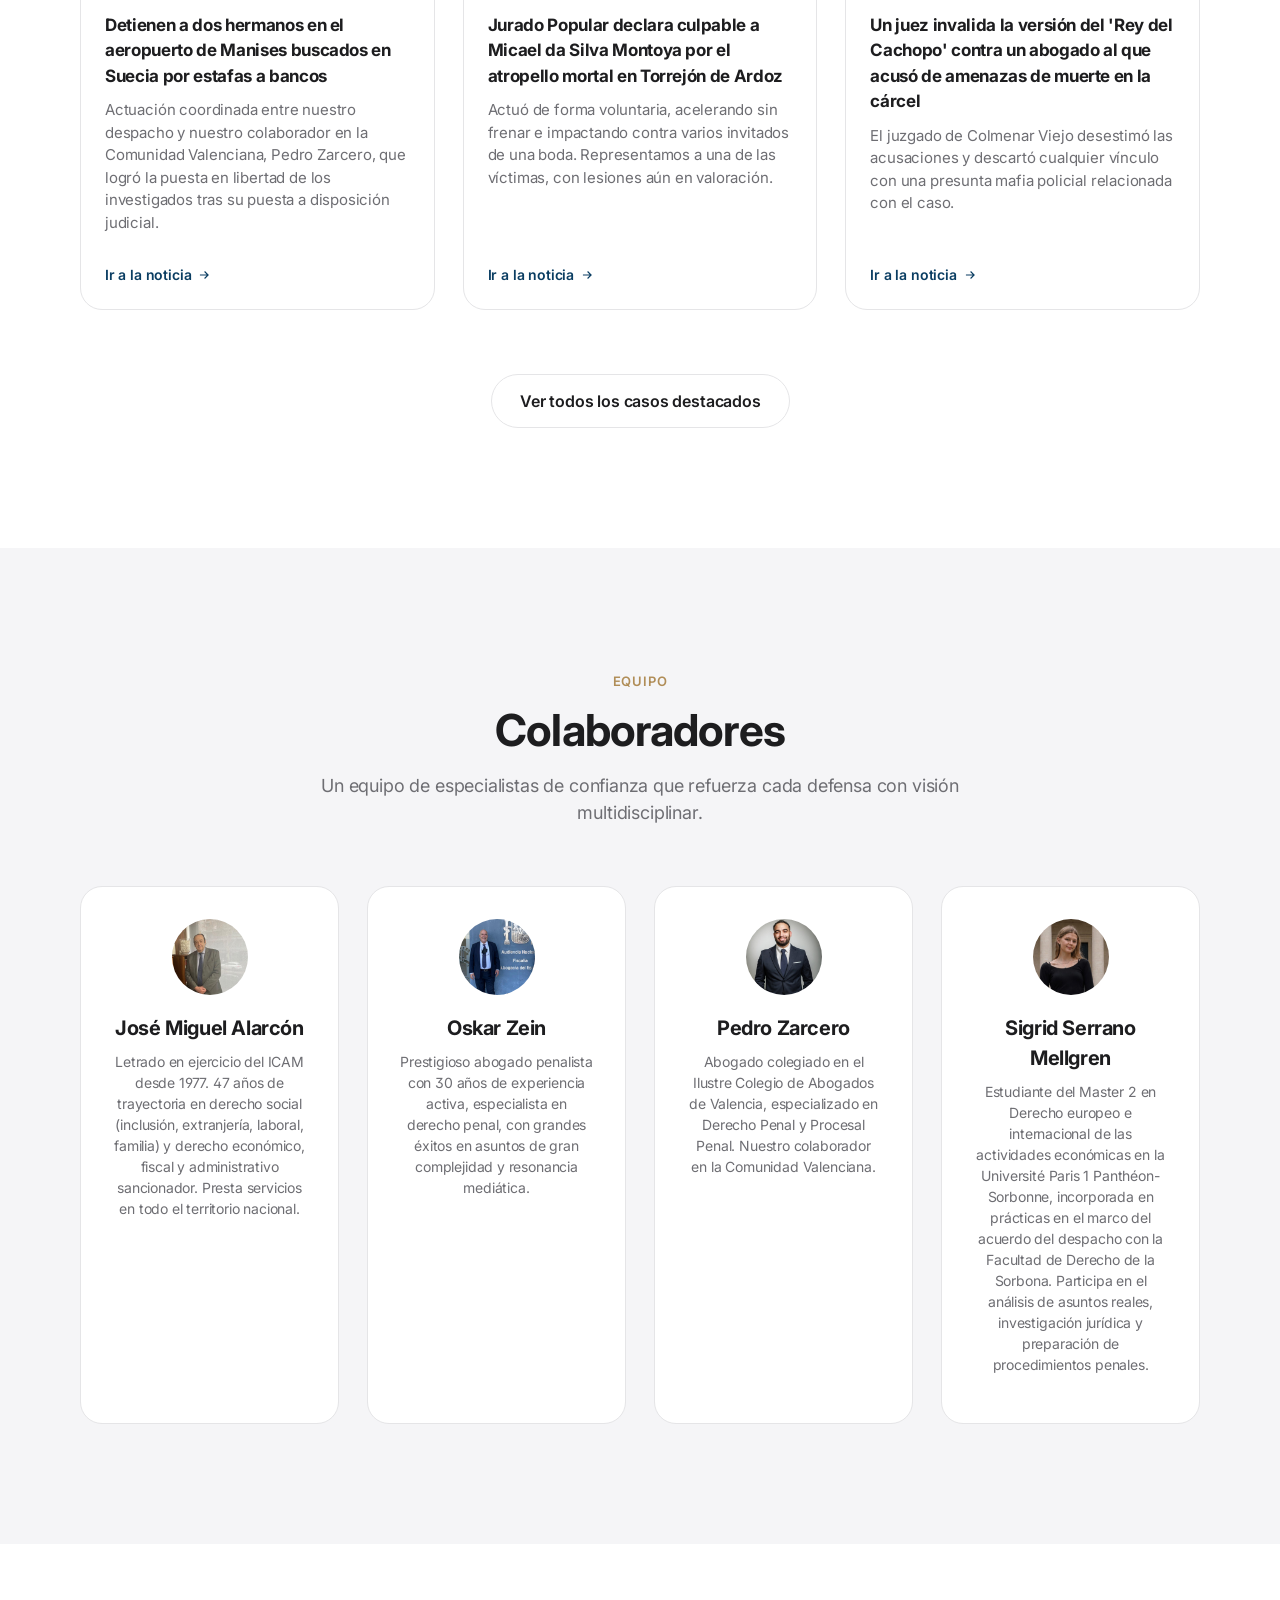
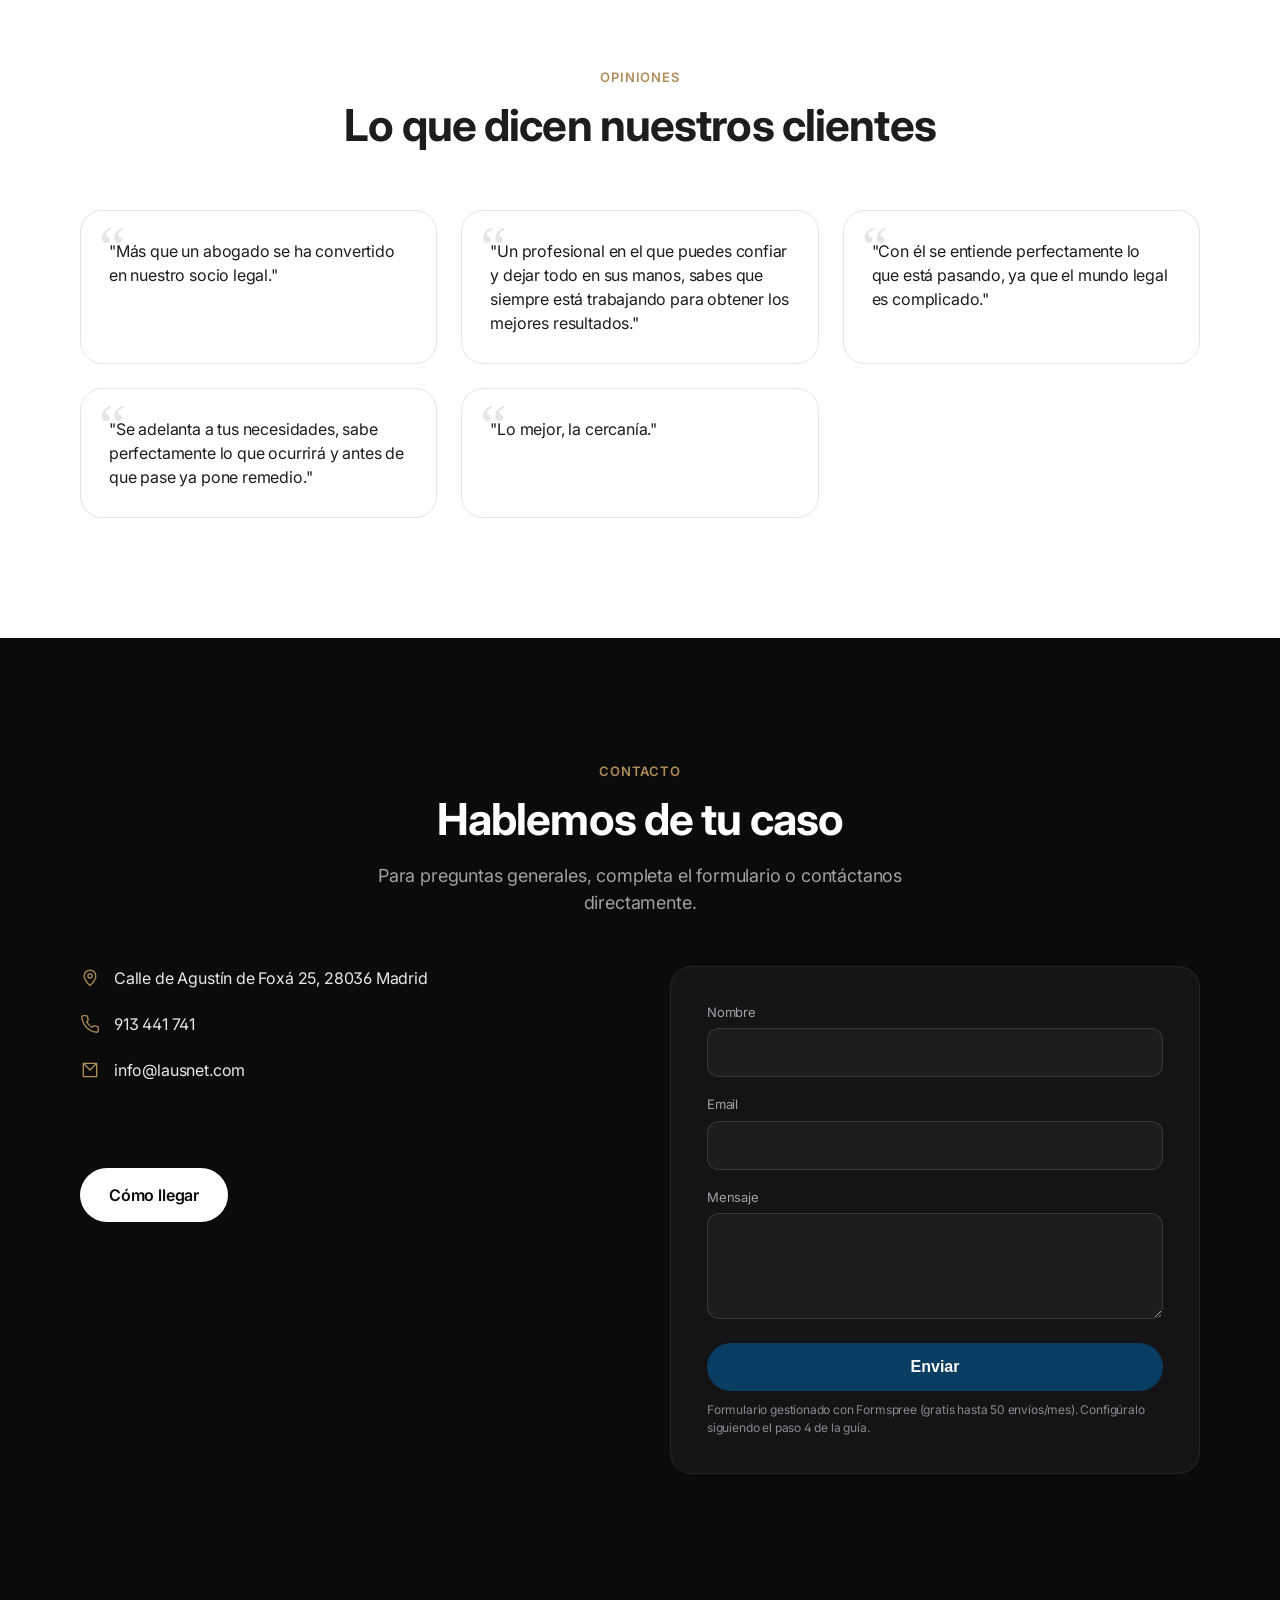
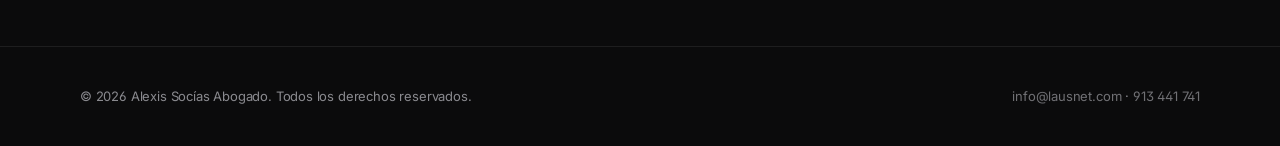
==== commit 6548d37a: "Add files via upload" ====
--- a/index.html
+++ b/index.html
@@ -184,6 +184,9 @@
           </li>
         </ul>
         <a class="btn btn-light mt-64" href="https://www.google.com/maps/search/?api=1&query=Calle+de+Agust%C3%ADn+de+Fox%C3%A1+25%2C+28036+Madrid" target="_blank" rel="noopener">Cómo llegar</a>
+        <div style="margin-top:24px;border-radius:var(--radius);overflow:hidden;">
+          <iframe src="https://www.google.com/maps?q=Calle+de+Agust%C3%ADn+de+Fox%C3%A1+25,+28036+Madrid&output=embed" width="100%" height="280" style="border:0;display:block;" loading="lazy" referrerpolicy="no-referrer-when-downgrade" title="Mapa de ubicación del despacho"></iframe>
+        </div>
       </div>
 
       <form class="form reveal" id="contact-form" action="https://formspree.io/f/TU_ID_DE_FORMSPREE" method="POST">
